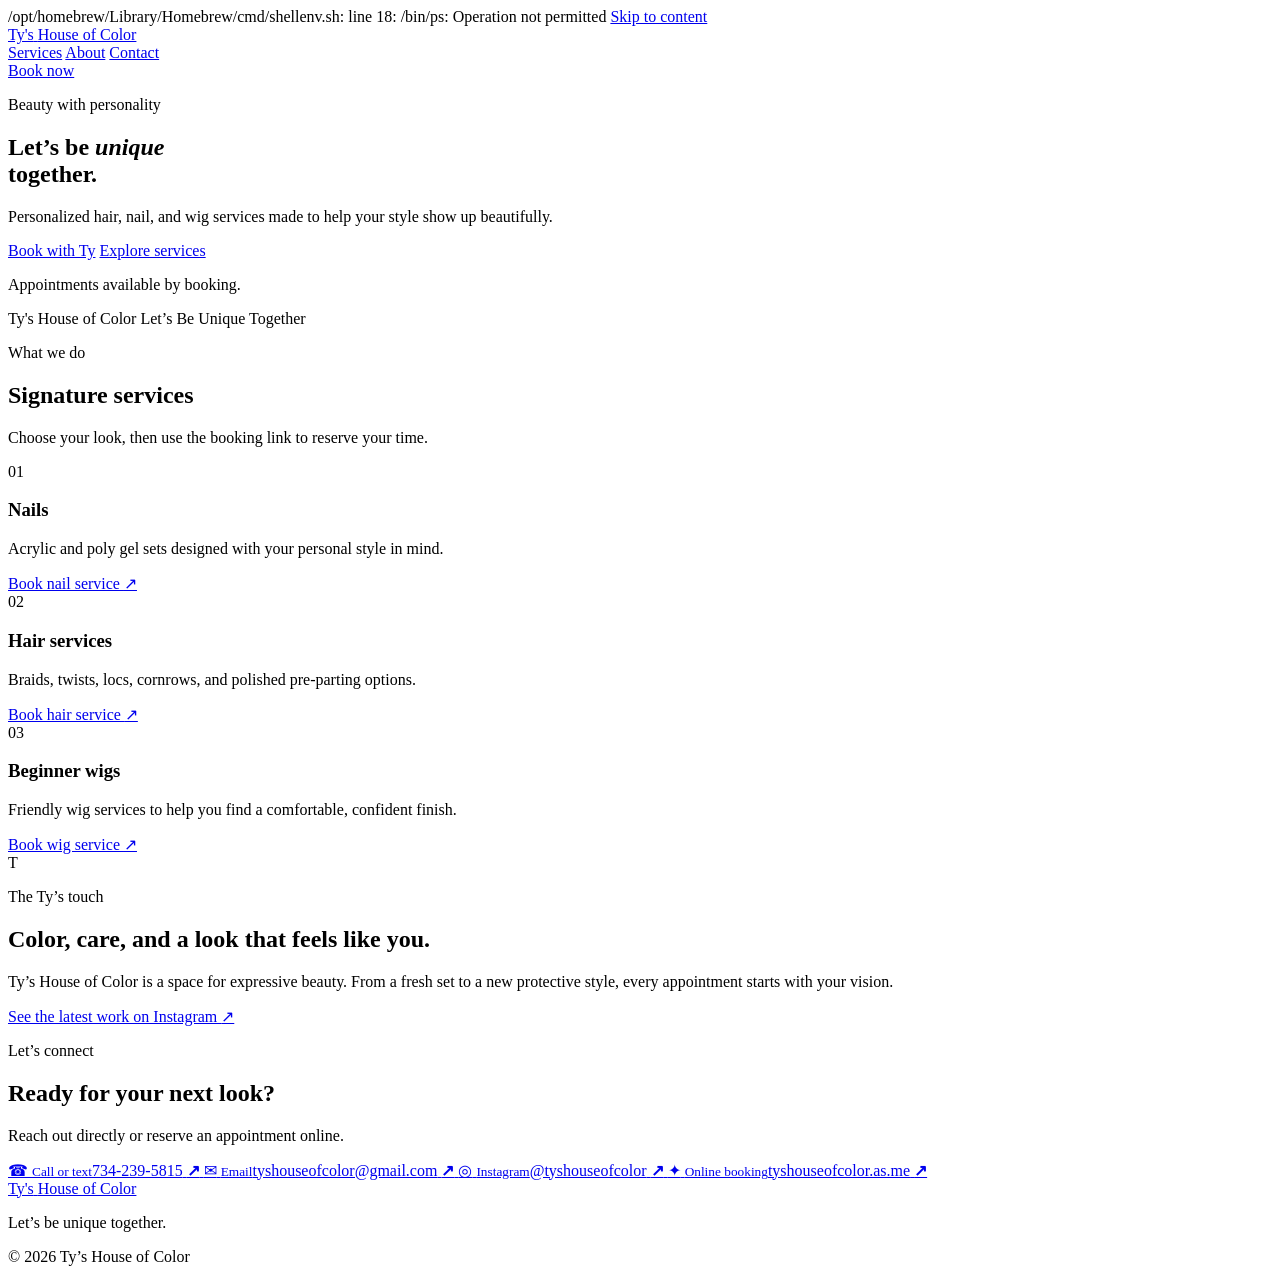
==== index.html @ 7a3bf121 "Update index.html with site content and structure" ====
/opt/homebrew/Library/Homebrew/cmd/shellenv.sh: line 18: /bin/ps: Operation not permitted
<!doctype html>
<html lang="en">
  <head>
    <meta charset="UTF-8" />
    <meta name="viewport" content="width=device-width, initial-scale=1" />
    <meta
      name="description"
      content="Ty's House of Color offers hair, nail, and beginner wig services."
    />
    <title>Ty's House of Color | Let's Be Unique Together</title>
    <link rel="preconnect" href="https://fonts.googleapis.com" />
    <link rel="preconnect" href="https://fonts.gstatic.com" crossorigin />
    <link
      href="https://fonts.googleapis.com/css2?family=Cormorant+Garamond:wght@500;600;700&family=DM+Sans:wght@400;500;700&family=Parisienne&display=swap"
      rel="stylesheet"
    />
    <link rel="stylesheet" href="styles.css" />
  </head>
  <body>
    <a class="skip-link" href="#main">Skip to content</a>

    <header class="site-header">
      <a class="brand" href="#top" aria-label="Ty's House of Color home">
        <span class="brand-script">Ty's</span>
        <span class="brand-name">House of Color</span>
      </a>
      <nav aria-label="Main navigation">
        <a href="#services">Services</a>
        <a href="#about">About</a>
        <a href="#contact">Contact</a>
      </nav>
      <a class="header-book" href="https://tyshouseofcolor.as.me" target="_blank" rel="noreferrer">Book now</a>
    </header>

    <main id="main">
      <section class="hero" id="top">
        <div class="hero-copy">
          <p class="eyebrow">Beauty with personality</p>
          <h1>
            Let’s be <em>unique</em><br />
            together.
          </h1>
          <p class="hero-text">
            Personalized hair, nail, and wig services made to help your style show up beautifully.
          </p>
          <div class="hero-actions">
            <a class="button button-primary" href="https://tyshouseofcolor.as.me" target="_blank" rel="noreferrer">Book with Ty</a>
            <a class="button button-secondary" href="#services">Explore services</a>
          </div>
          <p class="hero-note">Appointments available by booking.</p>
        </div>
        <div class="hero-art" aria-label="Ty's House of Color brand artwork">
          <div class="glow glow-red"></div>
          <div class="glow glow-gold"></div>
          <div class="hero-brand-art" aria-hidden="true">
            <span class="art-script">Ty's</span>
            <span class="art-name">House of Color</span>
            <span class="art-line"></span>
            <span class="art-tagline">Let’s Be Unique Together</span>
            <span class="art-orbit orbit-one"></span>
            <span class="art-orbit orbit-two"></span>
          </div>
        </div>
      </section>

      <section class="services section" id="services" aria-labelledby="services-title">
        <div class="section-heading">
          <p class="eyebrow">What we do</p>
          <h2 id="services-title">Signature services</h2>
          <p>Choose your look, then use the booking link to reserve your time.</p>
        </div>
        <div class="service-grid">
          <article class="service-card">
            <span class="service-number">01</span>
            <h3>Nails</h3>
            <p>Acrylic and poly gel sets designed with your personal style in mind.</p>
            <a href="https://tyshouseofcolor.as.me" target="_blank" rel="noreferrer">Book nail service <span aria-hidden="true">↗</span></a>
          </article>
          <article class="service-card feature-card">
            <span class="service-number">02</span>
            <h3>Hair services</h3>
            <p>Braids, twists, locs, cornrows, and polished pre-parting options.</p>
            <a href="https://tyshouseofcolor.as.me" target="_blank" rel="noreferrer">Book hair service <span aria-hidden="true">↗</span></a>
          </article>
          <article class="service-card">
            <span class="service-number">03</span>
            <h3>Beginner wigs</h3>
            <p>Friendly wig services to help you find a comfortable, confident finish.</p>
            <a href="https://tyshouseofcolor.as.me" target="_blank" rel="noreferrer">Book wig service <span aria-hidden="true">↗</span></a>
          </article>
        </div>
      </section>

      <section class="about section" id="about">
        <div class="about-mark" aria-hidden="true">T</div>
        <div class="about-copy">
          <p class="eyebrow">The Ty’s touch</p>
          <h2>Color, care, and a look that feels like you.</h2>
          <p>
            Ty’s House of Color is a space for expressive beauty. From a fresh set to a new protective style, every appointment starts with your vision.
          </p>
          <a class="text-link" href="https://www.instagram.com/tyshouseofcolor" target="_blank" rel="noreferrer">See the latest work on Instagram <span aria-hidden="true">↗</span></a>
        </div>
      </section>

      <section class="contact section" id="contact" aria-labelledby="contact-title">
        <div class="contact-intro">
          <p class="eyebrow">Let’s connect</p>
          <h2 id="contact-title">Ready for your next look?</h2>
          <p>Reach out directly or reserve an appointment online.</p>
        </div>
        <div class="contact-actions">
          <a class="contact-row" href="tel:+17342395815">
            <span class="contact-icon" aria-hidden="true">☎</span>
            <span><small>Call or text</small>734-239-5815</span>
            <b aria-hidden="true">↗</b>
          </a>
          <a class="contact-row" href="mailto:tyshouseofcolor@gmail.com">
            <span class="contact-icon" aria-hidden="true">✉</span>
            <span><small>Email</small>tyshouseofcolor@gmail.com</span>
            <b aria-hidden="true">↗</b>
          </a>
          <a class="contact-row" href="https://www.instagram.com/tyshouseofcolor" target="_blank" rel="noreferrer">
            <span class="contact-icon" aria-hidden="true">◎</span>
            <span><small>Instagram</small>@tyshouseofcolor</span>
            <b aria-hidden="true">↗</b>
          </a>
          <a class="contact-row booking-row" href="https://tyshouseofcolor.as.me" target="_blank" rel="noreferrer">
            <span class="contact-icon" aria-hidden="true">✦</span>
            <span><small>Online booking</small>tyshouseofcolor.as.me</span>
            <b aria-hidden="true">↗</b>
          </a>
        </div>
      </section>
    </main>

    <footer>
      <a class="brand" href="#top">
        <span class="brand-script">Ty's</span>
        <span class="brand-name">House of Color</span>
      </a>
      <p>Let’s be unique together.</p>
      <p>© <span id="year"></span> Ty’s House of Color</p>
    </footer>

    <script>
      document.getElementById('year').textContent = new Date().getFullYear();
    </script>
  </body>
</html>
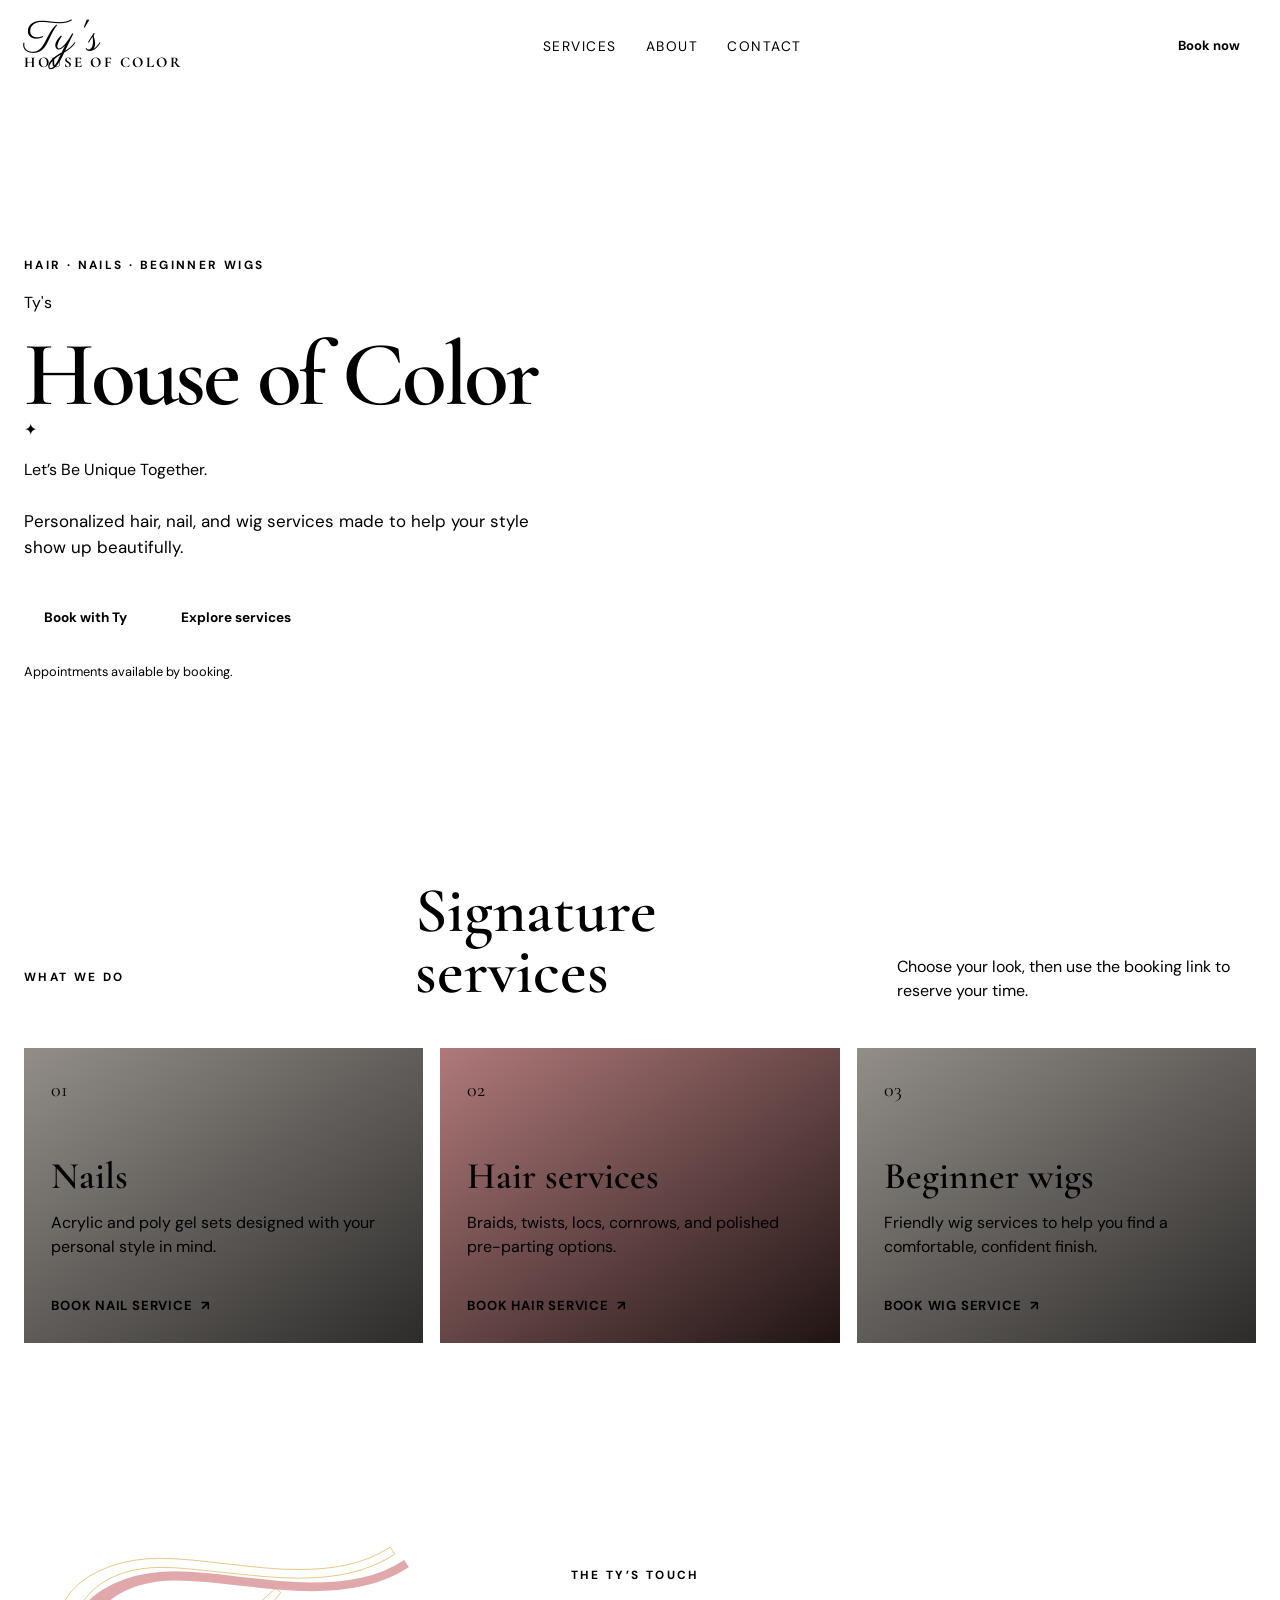
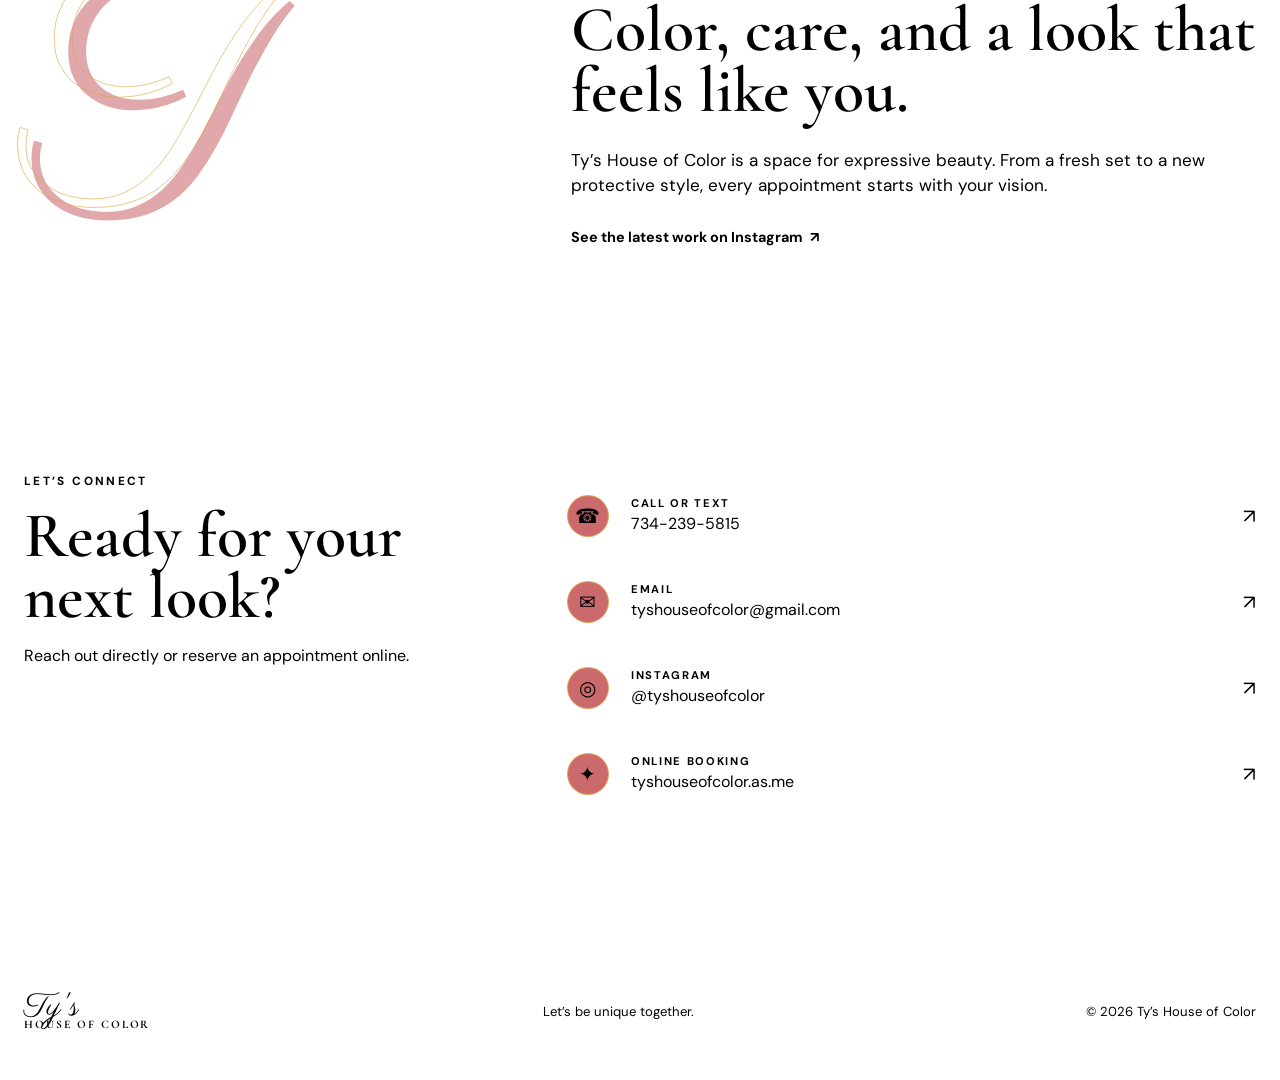
==== commit 18c3c54b: "Restyle homepage to match Ty's House of Color card" ====
--- a/index.html
+++ b/index.html
@@ -1,4 +1,3 @@
-/opt/homebrew/Library/Homebrew/cmd/shellenv.sh: line 18: /bin/ps: Operation not permitted
 <!doctype html>
 <html lang="en">
   <head>
@@ -35,12 +34,14 @@
 
     <main id="main">
       <section class="hero" id="top">
+        <span class="cheetah-corner cheetah-corner-left" aria-hidden="true"></span>
+        <span class="cheetah-corner cheetah-corner-right" aria-hidden="true"></span>
         <div class="hero-copy">
-          <p class="eyebrow">Beauty with personality</p>
-          <h1>
-            Let’s be <em>unique</em><br />
-            together.
-          </h1>
+          <p class="eyebrow">Hair · Nails · Beginner Wigs</p>
+          <p class="hero-script">Ty's</p>
+          <h1>House of Color</h1>
+          <span class="hero-divider" aria-hidden="true">✦</span>
+          <p class="hero-tagline">Let’s Be Unique Together.</p>
           <p class="hero-text">
             Personalized hair, nail, and wig services made to help your style show up beautifully.
           </p>
@@ -49,18 +50,6 @@
             <a class="button button-secondary" href="#services">Explore services</a>
           </div>
           <p class="hero-note">Appointments available by booking.</p>
-        </div>
-        <div class="hero-art" aria-label="Ty's House of Color brand artwork">
-          <div class="glow glow-red"></div>
-          <div class="glow glow-gold"></div>
-          <div class="hero-brand-art" aria-hidden="true">
-            <span class="art-script">Ty's</span>
-            <span class="art-name">House of Color</span>
-            <span class="art-line"></span>
-            <span class="art-tagline">Let’s Be Unique Together</span>
-            <span class="art-orbit orbit-one"></span>
-            <span class="art-orbit orbit-two"></span>
-          </div>
         </div>
       </section>
 
--- a/styles.css
+++ b/styles.css
@@ -0,0 +1,130 @@
+/opt/homebrew/Library/Homebrew/cmd/shellenv.sh: line 18: /bin/ps: Operation not permitted
+:root {
+  --ink: #070605;
+  --paper: #f7f0df;
+  --cream: #e7d4aa;
+  --gold: #d8a53d;
+  --gold-light: #ffd976;
+  --red: #ae1015;
+  --red-bright: #de2424;
+  --muted: #bfb6a2;
+  --line: rgba(229, 187, 90, 0.34);
+  color-scheme: dark;
+}
+
+* { box-sizing: border-box; }
+html { scroll-behavior: smooth; }
+body {
+  margin: 0;
+  color: var(--paper);
+  background:
+    radial-gradient(circle at 6% 4%, rgba(170, 13, 13, .2), transparent 25rem),
+    radial-gradient(circle at 96% 26%, rgba(206, 151, 28, .12), transparent 26rem),
+    var(--ink);
+  font-family: "DM Sans", sans-serif;
+  line-height: 1.5;
+}
+
+a { color: inherit; text-decoration: none; }
+.skip-link { position: absolute; left: -999px; top: 0; padding: .8rem 1rem; background: var(--gold); color: var(--ink); z-index: 10; }
+.skip-link:focus { left: 1rem; top: 1rem; }
+
+.site-header {
+  min-height: 92px;
+  width: min(1260px, calc(100% - 3rem));
+  margin: auto;
+  display: flex;
+  align-items: center;
+  justify-content: space-between;
+  gap: 1.5rem;
+  border-bottom: 1px solid var(--line);
+}
+.brand { display: grid; line-height: .8; min-width: max-content; }
+.brand-script { color: var(--red-bright); font-family: Parisienne, cursive; font-size: 2.7rem; letter-spacing: .02em; }
+.brand-name { color: var(--gold-light); font-family: "Cormorant Garamond", serif; font-size: .93rem; font-weight: 700; letter-spacing: .17em; text-transform: uppercase; }
+nav { display: flex; gap: 1.8rem; font-size: .86rem; text-transform: uppercase; letter-spacing: .11em; }
+nav a, .text-link, .service-card a { transition: color .2s ease; }
+nav a:hover, .text-link:hover, .service-card a:hover { color: var(--gold-light); }
+.header-book { color: var(--ink); background: var(--gold); padding: .72rem 1rem; border-radius: 99px; font-size: .82rem; font-weight: 700; }
+
+.hero { width: min(1260px, calc(100% - 3rem)); min-height: 670px; margin: auto; display: grid; grid-template-columns: .95fr 1.05fr; align-items: center; gap: clamp(2rem, 6vw, 6rem); padding: 5.5rem 0; }
+.eyebrow { color: var(--gold-light); margin: 0 0 1rem; font-size: .74rem; font-weight: 700; letter-spacing: .2em; text-transform: uppercase; }
+h1, h2, h3 { font-family: "Cormorant Garamond", serif; margin: 0; line-height: .95; }
+h1 { font-size: clamp(3.8rem, 7.2vw, 7.2rem); font-weight: 600; letter-spacing: -.035em; }
+h1 em { color: var(--red-bright); font-family: Parisienne, cursive; font-size: 1.12em; font-weight: 400; letter-spacing: 0; }
+.hero-text { max-width: 34rem; color: var(--muted); font-size: 1.06rem; margin: 1.7rem 0 2.1rem; }
+.hero-actions { display: flex; flex-wrap: wrap; gap: .85rem; }
+.button { padding: .9rem 1.25rem; border-radius: 99px; font-size: .85rem; font-weight: 700; transition: transform .2s ease, background .2s ease; }
+.button:hover { transform: translateY(-2px); }
+.button-primary { color: var(--ink); background: linear-gradient(135deg, var(--gold-light), var(--gold)); }
+.button-secondary { border: 1px solid var(--line); color: var(--paper); }
+.hero-note { margin: 1.2rem 0 0; color: var(--muted); font-size: .8rem; }
+.hero-art { position: relative; isolation: isolate; }
+.hero-art::before { content: ""; position: absolute; z-index: -1; inset: -3%; border: 1px solid rgba(215, 164, 50, .4); border-radius: 1.5rem; transform: rotate(2deg); }
+.hero-brand-art { min-height: 470px; padding: clamp(2rem, 6vw, 5rem); display: grid; place-content: center; position: relative; overflow: hidden; border-radius: 1.15rem; border: 1px solid rgba(255, 213, 106, .6); background: radial-gradient(circle at 72% 22%, rgba(177, 11, 18, .42), transparent 28%), radial-gradient(circle at 22% 85%, rgba(218, 162, 38, .23), transparent 30%), #080605; box-shadow: 0 25px 65px rgba(0, 0, 0, .52); text-align: center; }
+.art-script { position: relative; z-index: 1; color: var(--red-bright); font-family: Parisienne, cursive; font-size: clamp(5rem, 10vw, 8.4rem); line-height: .75; text-shadow: 0 4px 24px rgba(218, 20, 20, .55); }
+.art-name { position: relative; z-index: 1; margin-top: 1rem; color: var(--gold-light); font-family: "Cormorant Garamond", serif; font-size: clamp(2.2rem, 4vw, 4.1rem); font-weight: 700; letter-spacing: .08em; text-transform: uppercase; }
+.art-line { position: relative; z-index: 1; width: 65%; height: 1px; margin: 1.45rem auto 1.2rem; background: linear-gradient(90deg, transparent, var(--gold), transparent); }
+.art-tagline { position: relative; z-index: 1; color: var(--paper); font-family: Parisienne, cursive; font-size: clamp(1.6rem, 3vw, 2.7rem); }
+.art-orbit { position: absolute; border: 1px solid rgba(219, 162, 46, .48); border-radius: 50%; }
+.orbit-one { width: 120%; height: 58%; left: -45%; bottom: -22%; transform: rotate(42deg); box-shadow: 0 0 28px rgba(184, 10, 13, .5); }
+.orbit-two { width: 102%; height: 48%; right: -50%; top: -20%; transform: rotate(-45deg); border-color: rgba(219, 35, 34, .55); }
+.glow { position: absolute; z-index: -2; border-radius: 50%; filter: blur(20px); }
+.glow-red { width: 47%; aspect-ratio: 1; left: -10%; bottom: -10%; background: rgba(203, 17, 17, .45); }
+.glow-gold { width: 36%; aspect-ratio: 1; top: -11%; right: -5%; background: rgba(218, 164, 33, .33); }
+
+.section { width: min(1260px, calc(100% - 3rem)); margin: 0 auto; padding: 7rem 0; }
+.section-heading { display: grid; grid-template-columns: 1fr 1.25fr 1fr; align-items: end; gap: 2rem; margin-bottom: 2.8rem; }
+.section-heading h2, .about h2, .contact h2 { font-size: clamp(2.8rem, 5vw, 4.6rem); font-weight: 600; }
+.section-heading p:last-child { color: var(--muted); margin: 0; }
+.service-grid { display: grid; grid-template-columns: repeat(3, 1fr); gap: 1.05rem; }
+.service-card { min-height: 295px; padding: 1.7rem; display: flex; flex-direction: column; border: 1px solid var(--line); background: linear-gradient(145deg, rgba(39, 29, 17, .5), rgba(11, 9, 8, .86)); }
+.feature-card { background: linear-gradient(145deg, rgba(108, 8, 10, .54), rgba(19, 8, 7, .95)); }
+.service-number { color: var(--gold); font-family: "Cormorant Garamond", serif; font-size: 1.25rem; }
+.service-card h3 { margin: auto 0 1rem; font-size: 2.35rem; font-weight: 600; }
+.service-card p { min-height: 3.6rem; color: var(--muted); margin: 0 0 1.7rem; }
+.service-card a { color: var(--gold-light); font-size: .82rem; font-weight: 700; letter-spacing: .06em; text-transform: uppercase; }
+.service-card a span, .text-link span { margin-left: .3rem; }
+
+.about { display: grid; grid-template-columns: .8fr 1.2fr; gap: clamp(2rem, 7vw, 9rem); align-items: center; border-top: 1px solid var(--line); }
+.about-mark { color: transparent; font-family: Parisienne, cursive; font-size: clamp(13rem, 26vw, 22rem); line-height: .7; -webkit-text-stroke: 1px rgba(216, 165, 61, .6); text-shadow: 14px 13px 0 rgba(170, 16, 21, .36); }
+.about-copy > p:not(.eyebrow) { max-width: 42rem; color: var(--muted); font-size: 1.07rem; margin: 1.6rem 0; }
+.text-link { color: var(--gold-light); font-size: .9rem; font-weight: 700; }
+
+.contact { padding-bottom: 8rem; border-top: 1px solid var(--line); display: grid; grid-template-columns: .78fr 1.22fr; gap: clamp(2rem, 8vw, 10rem); }
+.contact-intro > p:last-child { color: var(--muted); }
+.contact-actions { border-top: 1px solid var(--line); }
+.contact-row { min-height: 86px; padding: 1.05rem 0; display: grid; grid-template-columns: 48px 1fr auto; align-items: center; gap: 1rem; border-bottom: 1px solid var(--line); transition: padding .2s ease, color .2s ease; }
+.contact-row:hover { color: var(--gold-light); padding-left: .35rem; }
+.contact-icon { width: 42px; height: 42px; display: grid; place-items: center; border-radius: 50%; color: var(--gold-light); border: 1px solid rgba(234, 187, 80, .7); background: rgba(168, 7, 12, .6); font-size: 1.25rem; }
+.contact-row small { display: block; color: var(--muted); font-size: .7rem; font-weight: 700; letter-spacing: .15em; text-transform: uppercase; }
+.contact-row b { font-size: 1.25rem; font-weight: 400; }
+.booking-row { color: var(--gold-light); }
+
+footer { width: min(1260px, calc(100% - 3rem)); min-height: 135px; margin: auto; display: flex; align-items: center; justify-content: space-between; gap: 1.5rem; border-top: 1px solid var(--line); color: var(--muted); font-size: .82rem; }
+footer .brand-script { font-size: 2rem; }
+footer .brand-name { font-size: .72rem; }
+
+@media (max-width: 850px) {
+  .site-header { min-height: 78px; }
+  nav { display: none; }
+  .hero { grid-template-columns: 1fr; padding: 4.3rem 0; min-height: unset; }
+  .hero-art { max-width: 680px; }
+  .section-heading, .about, .contact { grid-template-columns: 1fr; gap: 1.6rem; }
+  .section-heading { align-items: start; }
+  .section { padding: 5.5rem 0; }
+  .service-grid { grid-template-columns: 1fr; }
+  .service-card { min-height: 235px; }
+  .about-mark { font-size: 13rem; }
+}
+
+@media (max-width: 520px) {
+  .site-header, .hero, .section, footer { width: min(100% - 2rem, 1260px); }
+  .brand-script { font-size: 2.2rem; }
+  .header-book { padding: .66rem .8rem; font-size: .76rem; }
+  h1 { font-size: clamp(3.5rem, 18vw, 5rem); }
+  .hero { padding: 3.2rem 0 4rem; }
+  .contact-row { grid-template-columns: 42px 1fr auto; gap: .75rem; font-size: .86rem; }
+  footer { align-items: flex-start; flex-direction: column; padding: 2rem 0; gap: .9rem; }
+  footer p { margin: 0; }
+}
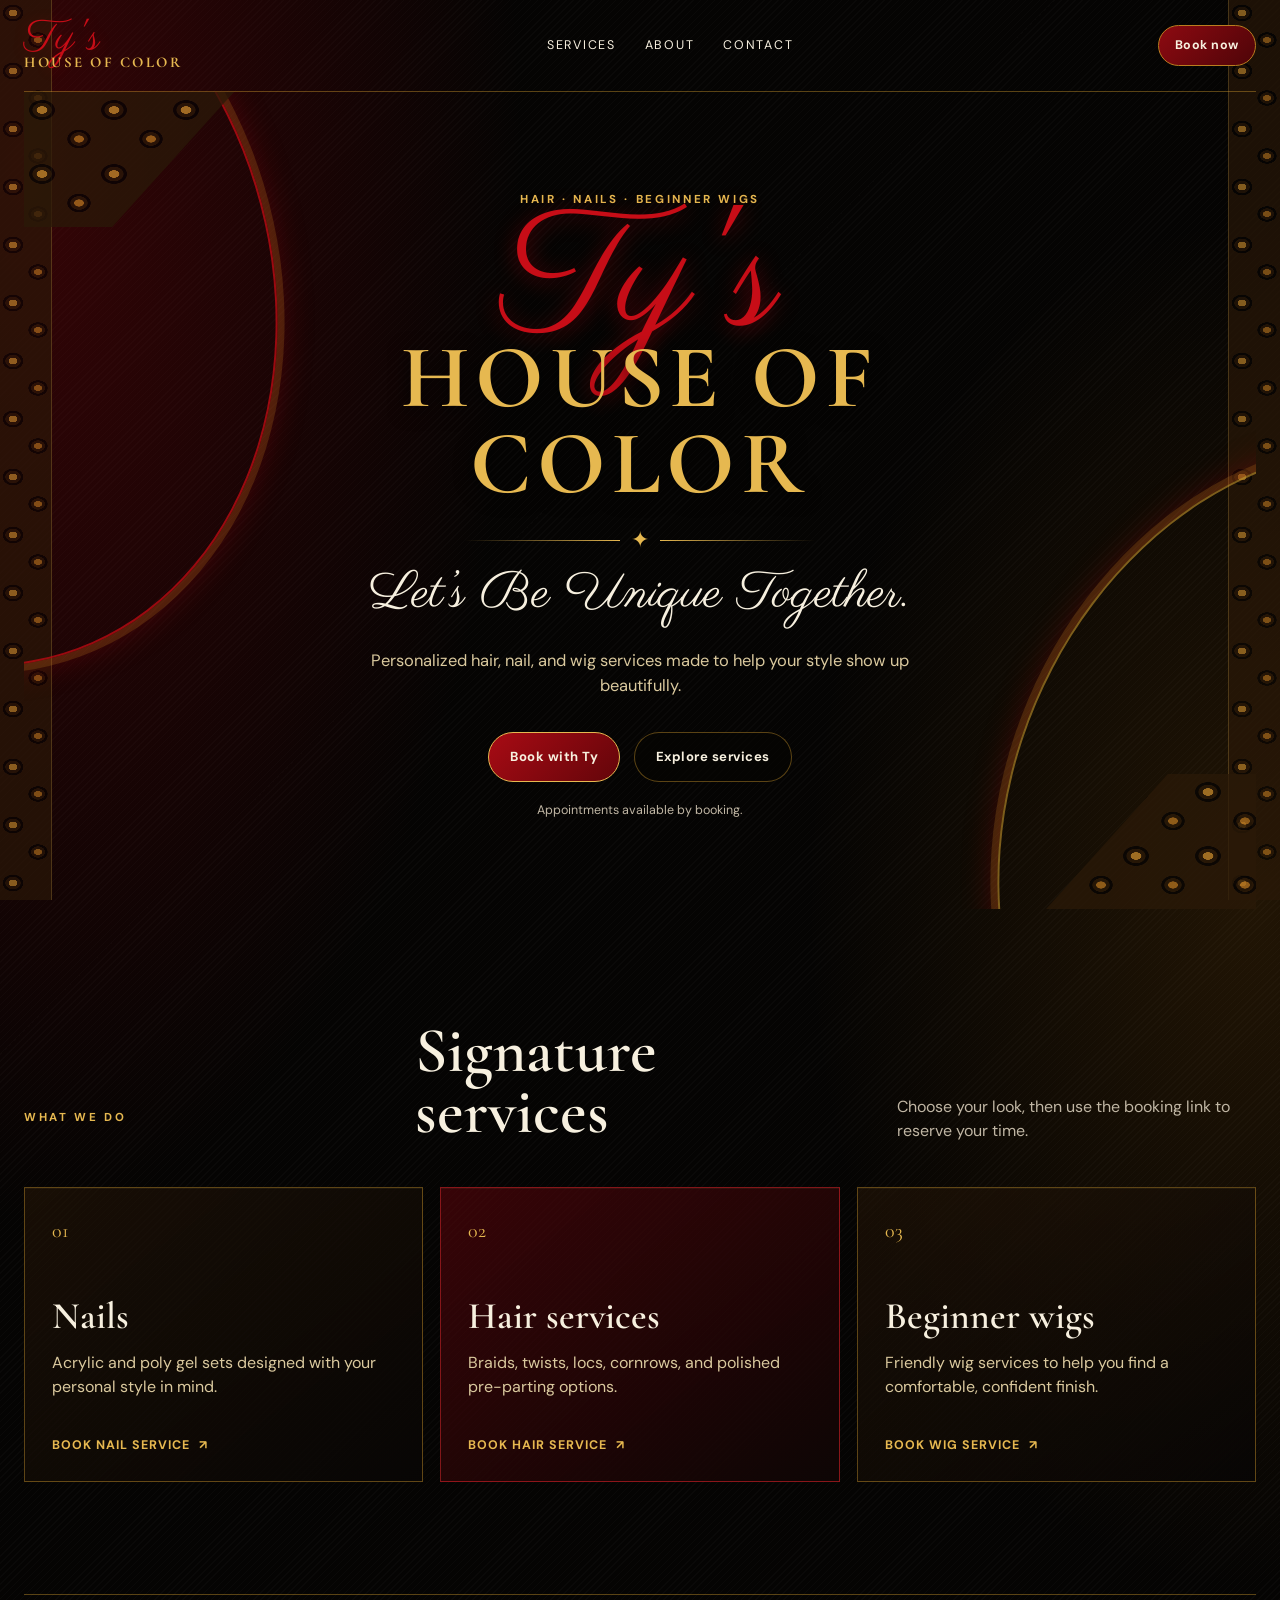
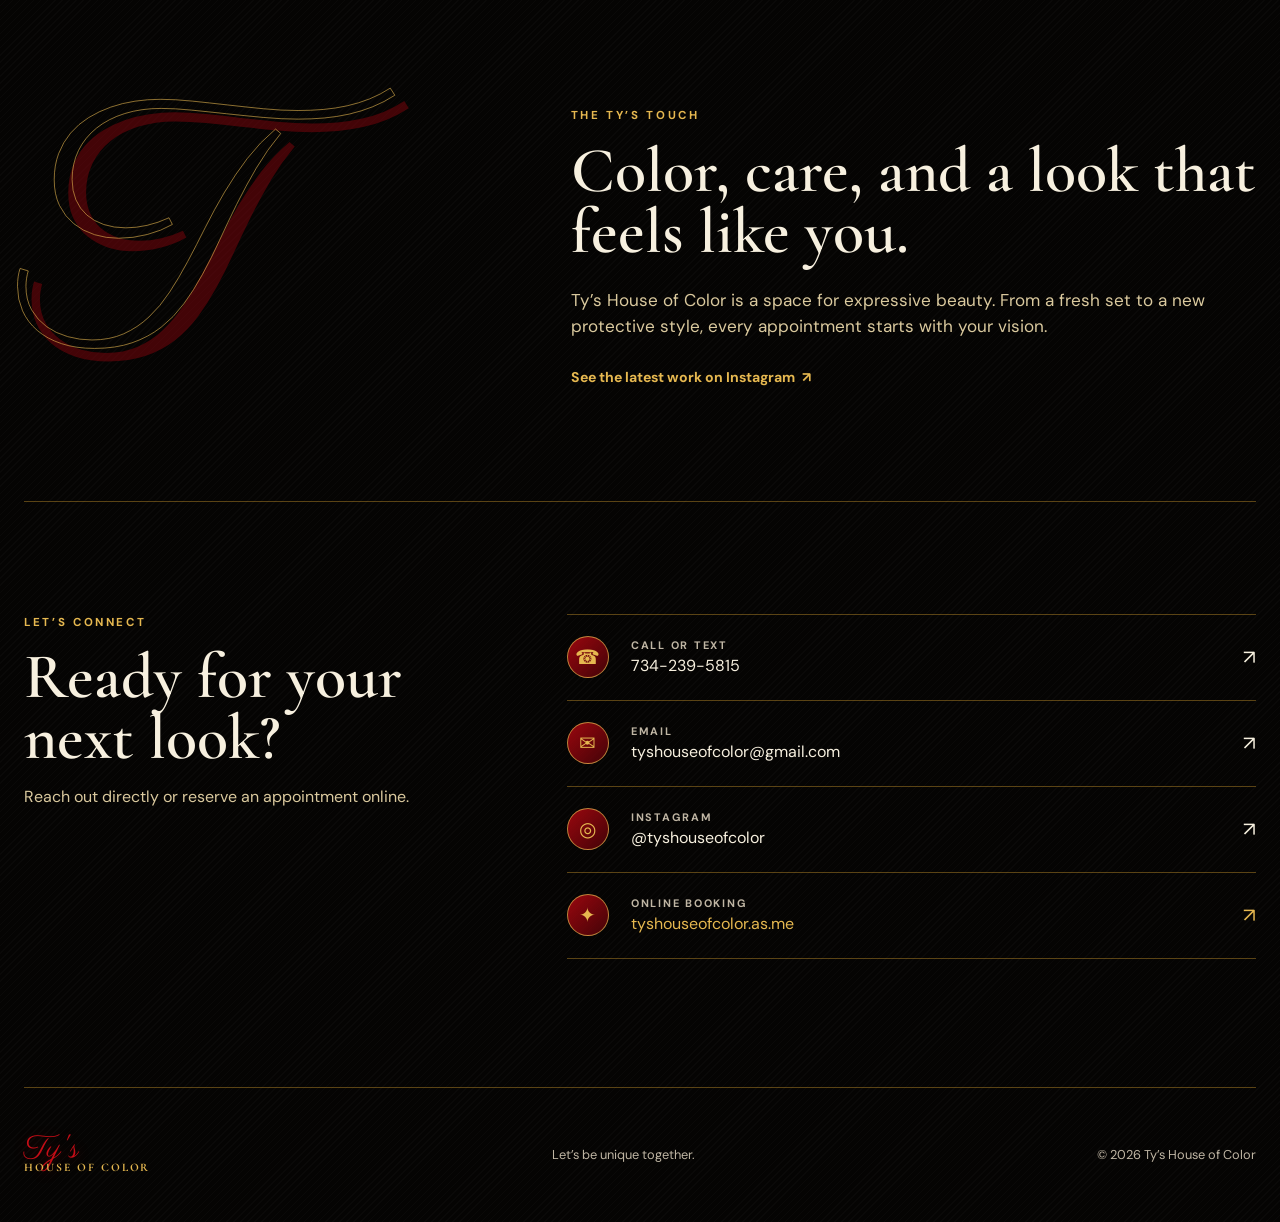
==== commit 70e39518: "Change booking links to local booking page" ====
--- a/index.html
+++ b/index.html
@@ -29,7 +29,7 @@
         <a href="#about">About</a>
         <a href="#contact">Contact</a>
       </nav>
-      <a class="header-book" href="https://tyshouseofcolor.as.me" target="_blank" rel="noreferrer">Book now</a>
+      <a class="header-book" href="booking.html">Book now</a>
     </header>
 
     <main id="main">
@@ -46,7 +46,7 @@
             Personalized hair, nail, and wig services made to help your style show up beautifully.
           </p>
           <div class="hero-actions">
-            <a class="button button-primary" href="https://tyshouseofcolor.as.me" target="_blank" rel="noreferrer">Book with Ty</a>
+            <a class="button button-primary" href="booking.html">Book with Ty</a>
             <a class="button button-secondary" href="#services">Explore services</a>
           </div>
           <p class="hero-note">Appointments available by booking.</p>
@@ -64,19 +64,19 @@
             <span class="service-number">01</span>
             <h3>Nails</h3>
             <p>Acrylic and poly gel sets designed with your personal style in mind.</p>
-            <a href="https://tyshouseofcolor.as.me" target="_blank" rel="noreferrer">Book nail service <span aria-hidden="true">↗</span></a>
+            <a href="booking.html">Book nail service <span aria-hidden="true">↗</span></a>
           </article>
           <article class="service-card feature-card">
             <span class="service-number">02</span>
             <h3>Hair services</h3>
             <p>Braids, twists, locs, cornrows, and polished pre-parting options.</p>
-            <a href="https://tyshouseofcolor.as.me" target="_blank" rel="noreferrer">Book hair service <span aria-hidden="true">↗</span></a>
+            <a href="booking.html">Book hair service <span aria-hidden="true">↗</span></a>
           </article>
           <article class="service-card">
             <span class="service-number">03</span>
             <h3>Beginner wigs</h3>
             <p>Friendly wig services to help you find a comfortable, confident finish.</p>
-            <a href="https://tyshouseofcolor.as.me" target="_blank" rel="noreferrer">Book wig service <span aria-hidden="true">↗</span></a>
+            <a href="booking.html">Book wig service <span aria-hidden="true">↗</span></a>
           </article>
         </div>
       </section>
@@ -115,7 +115,7 @@
             <span><small>Instagram</small>@tyshouseofcolor</span>
             <b aria-hidden="true">↗</b>
           </a>
-          <a class="contact-row booking-row" href="https://tyshouseofcolor.as.me" target="_blank" rel="noreferrer">
+          <a class="contact-row booking-row" href="booking.html">
             <span class="contact-icon" aria-hidden="true">✦</span>
             <span><small>Online booking</small>tyshouseofcolor.as.me</span>
             <b aria-hidden="true">↗</b>
--- a/styles.css
+++ b/styles.css
@@ -1,32 +1,55 @@
-/opt/homebrew/Library/Homebrew/cmd/shellenv.sh: line 18: /bin/ps: Operation not permitted
 :root {
-  --ink: #070605;
+  --ink: #050403;
+  --ink-soft: #0d0907;
   --paper: #f7f0df;
-  --cream: #e7d4aa;
-  --gold: #d8a53d;
-  --gold-light: #ffd976;
-  --red: #ae1015;
-  --red-bright: #de2424;
-  --muted: #bfb6a2;
-  --line: rgba(229, 187, 90, 0.34);
+  --cream: #dac99e;
+  --gold: #ba7d1f;
+  --gold-light: #e6b850;
+  --red: #6b060c;
+  --red-bright: #c70d17;
+  --muted: #c0b6a4;
+  --line: rgba(210, 155, 47, 0.42);
   color-scheme: dark;
 }
 
 * { box-sizing: border-box; }
 html { scroll-behavior: smooth; }
 body {
+  min-width: 320px;
   margin: 0;
+  overflow-x: hidden;
   color: var(--paper);
   background:
-    radial-gradient(circle at 6% 4%, rgba(170, 13, 13, .2), transparent 25rem),
-    radial-gradient(circle at 96% 26%, rgba(206, 151, 28, .12), transparent 26rem),
+    radial-gradient(ellipse at 2% 6%, rgba(120, 5, 11, 0.42), transparent 31rem),
+    radial-gradient(ellipse at 98% 32%, rgba(172, 104, 12, 0.17), transparent 28rem),
+    repeating-linear-gradient(135deg, rgba(255, 255, 255, 0.018) 0 1px, transparent 1px 5px),
     var(--ink);
   font-family: "DM Sans", sans-serif;
   line-height: 1.5;
 }
 
+body::before,
+body::after {
+  position: fixed;
+  z-index: -1;
+  top: 0;
+  bottom: 0;
+  width: clamp(18px, 4vw, 64px);
+  content: "";
+  opacity: 0.65;
+  background-color: #2b1909;
+  background-image:
+    radial-gradient(ellipse 13px 10px at 13px 13px, #c78a2d 0 32%, transparent 34%),
+    radial-gradient(ellipse 16px 13px at 13px 13px, transparent 0 47%, #090604 49% 63%, transparent 65%),
+    radial-gradient(ellipse 12px 9px at 38px 40px, #b57420 0 33%, transparent 35%),
+    radial-gradient(ellipse 15px 12px at 38px 40px, transparent 0 46%, #090604 48% 63%, transparent 65%);
+  background-size: 54px 58px;
+}
+body::before { left: 0; border-right: 1px solid rgba(230, 184, 80, 0.35); }
+body::after { right: 0; border-left: 1px solid rgba(230, 184, 80, 0.35); }
+
 a { color: inherit; text-decoration: none; }
-.skip-link { position: absolute; left: -999px; top: 0; padding: .8rem 1rem; background: var(--gold); color: var(--ink); z-index: 10; }
+.skip-link { position: absolute; left: -999px; top: 0; padding: .8rem 1rem; background: var(--gold-light); color: var(--ink); z-index: 10; }
 .skip-link:focus { left: 1rem; top: 1rem; }
 
 .site-header {
@@ -40,76 +63,94 @@
   border-bottom: 1px solid var(--line);
 }
 .brand { display: grid; line-height: .8; min-width: max-content; }
-.brand-script { color: var(--red-bright); font-family: Parisienne, cursive; font-size: 2.7rem; letter-spacing: .02em; }
+.brand-script { color: var(--red-bright); font-family: Parisienne, cursive; font-size: 2.7rem; letter-spacing: .02em; text-shadow: 0 2px 14px rgba(199, 13, 23, 0.32); }
 .brand-name { color: var(--gold-light); font-family: "Cormorant Garamond", serif; font-size: .93rem; font-weight: 700; letter-spacing: .17em; text-transform: uppercase; }
-nav { display: flex; gap: 1.8rem; font-size: .86rem; text-transform: uppercase; letter-spacing: .11em; }
+nav { display: flex; gap: 1.8rem; font-size: .78rem; text-transform: uppercase; letter-spacing: .14em; }
 nav a, .text-link, .service-card a { transition: color .2s ease; }
 nav a:hover, .text-link:hover, .service-card a:hover { color: var(--gold-light); }
-.header-book { color: var(--ink); background: var(--gold); padding: .72rem 1rem; border-radius: 99px; font-size: .82rem; font-weight: 700; }
+.header-book { color: var(--paper); border: 1px solid var(--gold); background: linear-gradient(135deg, #8d0a11, #4e0408); padding: .66rem 1rem; border-radius: 99px; font-size: .78rem; font-weight: 700; letter-spacing: .04em; }
 
-.hero { width: min(1260px, calc(100% - 3rem)); min-height: 670px; margin: auto; display: grid; grid-template-columns: .95fr 1.05fr; align-items: center; gap: clamp(2rem, 6vw, 6rem); padding: 5.5rem 0; }
-.eyebrow { color: var(--gold-light); margin: 0 0 1rem; font-size: .74rem; font-weight: 700; letter-spacing: .2em; text-transform: uppercase; }
+.hero {
+  position: relative;
+  isolation: isolate;
+  width: min(1260px, calc(100% - 3rem));
+  min-height: 650px;
+  margin: auto;
+  display: grid;
+  place-items: center;
+  padding: 6.2rem 1rem 5.6rem;
+  overflow: hidden;
+  text-align: center;
+}
+.hero::before,
+.hero::after {
+  position: absolute;
+  z-index: -1;
+  width: min(50vw, 670px);
+  height: min(79vw, 780px);
+  content: "";
+  border: 2px solid rgba(191, 12, 20, 0.78);
+  border-radius: 50%;
+  box-shadow: 0 0 0 7px rgba(185, 117, 25, 0.24), 0 0 34px rgba(172, 7, 16, 0.4);
+}
+.hero::before { left: -31vw; top: -25%; transform: rotate(-17deg); }
+.hero::after { right: -31vw; bottom: -38%; border-color: rgba(204, 154, 45, 0.58); transform: rotate(23deg); }
+.hero-copy { max-width: 790px; position: relative; z-index: 1; }
+.eyebrow { color: var(--gold-light); margin: 0 0 1rem; font-size: .72rem; font-weight: 700; letter-spacing: .23em; text-transform: uppercase; }
 h1, h2, h3 { font-family: "Cormorant Garamond", serif; margin: 0; line-height: .95; }
-h1 { font-size: clamp(3.8rem, 7.2vw, 7.2rem); font-weight: 600; letter-spacing: -.035em; }
-h1 em { color: var(--red-bright); font-family: Parisienne, cursive; font-size: 1.12em; font-weight: 400; letter-spacing: 0; }
-.hero-text { max-width: 34rem; color: var(--muted); font-size: 1.06rem; margin: 1.7rem 0 2.1rem; }
-.hero-actions { display: flex; flex-wrap: wrap; gap: .85rem; }
-.button { padding: .9rem 1.25rem; border-radius: 99px; font-size: .85rem; font-weight: 700; transition: transform .2s ease, background .2s ease; }
+.hero-script { margin: 0 0 -.55rem; color: var(--red-bright); font-family: Parisienne, cursive; font-size: clamp(5.2rem, 13vw, 10.5rem); line-height: .72; text-shadow: 0 3px 22px rgba(183, 7, 14, 0.48); }
+h1 { color: var(--gold-light); font-size: clamp(3rem, 7vw, 6.5rem); font-weight: 700; letter-spacing: .065em; text-transform: uppercase; text-shadow: 0 3px 19px rgba(0, 0, 0, 0.75); }
+.hero-divider { display: block; width: min(390px, 78%); margin: 1.55rem auto 1.05rem; color: var(--gold-light); font-size: 1.35rem; line-height: 1; }
+.hero-divider::before, .hero-divider::after { display: inline-block; width: 40%; height: 1px; margin: 0 .7rem .42rem; content: ""; background: linear-gradient(90deg, transparent, var(--gold-light)); }
+.hero-divider::after { background: linear-gradient(90deg, var(--gold-light), transparent); }
+.hero-tagline { margin: 0; color: var(--paper); font-family: Parisienne, cursive; font-size: clamp(2rem, 4vw, 3.2rem); line-height: 1; }
+.hero-text { max-width: 37rem; margin: 1.8rem auto 2.1rem; color: var(--cream); font-size: 1.03rem; }
+.hero-actions { display: flex; justify-content: center; flex-wrap: wrap; gap: .85rem; }
+.button { padding: .9rem 1.3rem; border-radius: 99px; font-size: .82rem; font-weight: 700; letter-spacing: .04em; transition: transform .2s ease, background .2s ease; }
 .button:hover { transform: translateY(-2px); }
-.button-primary { color: var(--ink); background: linear-gradient(135deg, var(--gold-light), var(--gold)); }
-.button-secondary { border: 1px solid var(--line); color: var(--paper); }
-.hero-note { margin: 1.2rem 0 0; color: var(--muted); font-size: .8rem; }
-.hero-art { position: relative; isolation: isolate; }
-.hero-art::before { content: ""; position: absolute; z-index: -1; inset: -3%; border: 1px solid rgba(215, 164, 50, .4); border-radius: 1.5rem; transform: rotate(2deg); }
-.hero-brand-art { min-height: 470px; padding: clamp(2rem, 6vw, 5rem); display: grid; place-content: center; position: relative; overflow: hidden; border-radius: 1.15rem; border: 1px solid rgba(255, 213, 106, .6); background: radial-gradient(circle at 72% 22%, rgba(177, 11, 18, .42), transparent 28%), radial-gradient(circle at 22% 85%, rgba(218, 162, 38, .23), transparent 30%), #080605; box-shadow: 0 25px 65px rgba(0, 0, 0, .52); text-align: center; }
-.art-script { position: relative; z-index: 1; color: var(--red-bright); font-family: Parisienne, cursive; font-size: clamp(5rem, 10vw, 8.4rem); line-height: .75; text-shadow: 0 4px 24px rgba(218, 20, 20, .55); }
-.art-name { position: relative; z-index: 1; margin-top: 1rem; color: var(--gold-light); font-family: "Cormorant Garamond", serif; font-size: clamp(2.2rem, 4vw, 4.1rem); font-weight: 700; letter-spacing: .08em; text-transform: uppercase; }
-.art-line { position: relative; z-index: 1; width: 65%; height: 1px; margin: 1.45rem auto 1.2rem; background: linear-gradient(90deg, transparent, var(--gold), transparent); }
-.art-tagline { position: relative; z-index: 1; color: var(--paper); font-family: Parisienne, cursive; font-size: clamp(1.6rem, 3vw, 2.7rem); }
-.art-orbit { position: absolute; border: 1px solid rgba(219, 162, 46, .48); border-radius: 50%; }
-.orbit-one { width: 120%; height: 58%; left: -45%; bottom: -22%; transform: rotate(42deg); box-shadow: 0 0 28px rgba(184, 10, 13, .5); }
-.orbit-two { width: 102%; height: 48%; right: -50%; top: -20%; transform: rotate(-45deg); border-color: rgba(219, 35, 34, .55); }
-.glow { position: absolute; z-index: -2; border-radius: 50%; filter: blur(20px); }
-.glow-red { width: 47%; aspect-ratio: 1; left: -10%; bottom: -10%; background: rgba(203, 17, 17, .45); }
-.glow-gold { width: 36%; aspect-ratio: 1; top: -11%; right: -5%; background: rgba(218, 164, 33, .33); }
+.button-primary { color: var(--paper); border: 1px solid var(--gold-light); background: linear-gradient(135deg, #a80b14, #63050a); }
+.button-secondary { border: 1px solid var(--line); color: var(--paper); background: rgba(8, 5, 3, 0.62); }
+.hero-note { margin: 1.15rem 0 0; color: var(--muted); font-size: .78rem; }
+.cheetah-corner { position: absolute; z-index: -1; width: 210px; height: 135px; opacity: .76; background-color: #2b1909; background-image: radial-gradient(ellipse 17px 12px at 18px 18px, #c78a2d 0 30%, transparent 33%), radial-gradient(ellipse 21px 16px at 18px 18px, transparent 0 44%, #070504 47% 60%, transparent 63%), radial-gradient(ellipse 15px 11px at 55px 47px, #b57420 0 31%, transparent 34%), radial-gradient(ellipse 19px 15px at 55px 47px, transparent 0 44%, #070504 47% 60%, transparent 63%); background-size: 72px 64px; }
+.cheetah-corner-left { left: 0; top: 0; clip-path: polygon(0 0, 100% 0, 42% 100%, 0 100%); }
+.cheetah-corner-right { right: 0; bottom: 0; clip-path: polygon(58% 0, 100% 0, 100% 100%, 0 100%); }
 
 .section { width: min(1260px, calc(100% - 3rem)); margin: 0 auto; padding: 7rem 0; }
 .section-heading { display: grid; grid-template-columns: 1fr 1.25fr 1fr; align-items: end; gap: 2rem; margin-bottom: 2.8rem; }
-.section-heading h2, .about h2, .contact h2 { font-size: clamp(2.8rem, 5vw, 4.6rem); font-weight: 600; }
+.section-heading h2, .about h2, .contact h2 { color: var(--paper); font-size: clamp(2.8rem, 5vw, 4.6rem); font-weight: 600; }
 .section-heading p:last-child { color: var(--muted); margin: 0; }
 .service-grid { display: grid; grid-template-columns: repeat(3, 1fr); gap: 1.05rem; }
-.service-card { min-height: 295px; padding: 1.7rem; display: flex; flex-direction: column; border: 1px solid var(--line); background: linear-gradient(145deg, rgba(39, 29, 17, .5), rgba(11, 9, 8, .86)); }
-.feature-card { background: linear-gradient(145deg, rgba(108, 8, 10, .54), rgba(19, 8, 7, .95)); }
-.service-number { color: var(--gold); font-family: "Cormorant Garamond", serif; font-size: 1.25rem; }
-.service-card h3 { margin: auto 0 1rem; font-size: 2.35rem; font-weight: 600; }
-.service-card p { min-height: 3.6rem; color: var(--muted); margin: 0 0 1.7rem; }
-.service-card a { color: var(--gold-light); font-size: .82rem; font-weight: 700; letter-spacing: .06em; text-transform: uppercase; }
+.service-card { min-height: 295px; padding: 1.7rem; display: flex; flex-direction: column; border: 1px solid var(--line); background: linear-gradient(145deg, rgba(45, 26, 8, 0.48), rgba(8, 6, 5, 0.94)); box-shadow: inset 0 1px rgba(255, 222, 140, 0.05); }
+.feature-card { border-color: rgba(211, 35, 41, 0.58); background: linear-gradient(145deg, rgba(105, 5, 12, 0.5), rgba(14, 6, 5, 0.96)); }
+.service-number { color: var(--gold-light); font-family: "Cormorant Garamond", serif; font-size: 1.25rem; }
+.service-card h3 { margin: auto 0 1rem; color: var(--paper); font-size: 2.35rem; font-weight: 600; }
+.service-card p { min-height: 3.6rem; color: var(--cream); margin: 0 0 1.7rem; }
+.service-card a { color: var(--gold-light); font-size: .78rem; font-weight: 700; letter-spacing: .08em; text-transform: uppercase; }
 .service-card a span, .text-link span { margin-left: .3rem; }
 
 .about { display: grid; grid-template-columns: .8fr 1.2fr; gap: clamp(2rem, 7vw, 9rem); align-items: center; border-top: 1px solid var(--line); }
-.about-mark { color: transparent; font-family: Parisienne, cursive; font-size: clamp(13rem, 26vw, 22rem); line-height: .7; -webkit-text-stroke: 1px rgba(216, 165, 61, .6); text-shadow: 14px 13px 0 rgba(170, 16, 21, .36); }
-.about-copy > p:not(.eyebrow) { max-width: 42rem; color: var(--muted); font-size: 1.07rem; margin: 1.6rem 0; }
-.text-link { color: var(--gold-light); font-size: .9rem; font-weight: 700; }
+.about-mark { color: transparent; font-family: Parisienne, cursive; font-size: clamp(13rem, 26vw, 22rem); line-height: .7; -webkit-text-stroke: 1px rgba(230, 184, 80, .6); text-shadow: 14px 13px 0 rgba(129, 4, 13, .5); }
+.about-copy > p:not(.eyebrow) { max-width: 42rem; color: var(--cream); font-size: 1.07rem; margin: 1.6rem 0; }
+.text-link { color: var(--gold-light); font-size: .88rem; font-weight: 700; }
 
 .contact { padding-bottom: 8rem; border-top: 1px solid var(--line); display: grid; grid-template-columns: .78fr 1.22fr; gap: clamp(2rem, 8vw, 10rem); }
-.contact-intro > p:last-child { color: var(--muted); }
+.contact-intro > p:last-child { color: var(--cream); }
 .contact-actions { border-top: 1px solid var(--line); }
 .contact-row { min-height: 86px; padding: 1.05rem 0; display: grid; grid-template-columns: 48px 1fr auto; align-items: center; gap: 1rem; border-bottom: 1px solid var(--line); transition: padding .2s ease, color .2s ease; }
 .contact-row:hover { color: var(--gold-light); padding-left: .35rem; }
-.contact-icon { width: 42px; height: 42px; display: grid; place-items: center; border-radius: 50%; color: var(--gold-light); border: 1px solid rgba(234, 187, 80, .7); background: rgba(168, 7, 12, .6); font-size: 1.25rem; }
-.contact-row small { display: block; color: var(--muted); font-size: .7rem; font-weight: 700; letter-spacing: .15em; text-transform: uppercase; }
+.contact-icon { width: 42px; height: 42px; display: grid; place-items: center; border-radius: 50%; color: var(--gold-light); border: 1px solid rgba(230, 184, 80, .7); background: linear-gradient(135deg, rgba(174, 8, 16, .88), rgba(76, 3, 8, .88)); font-size: 1.25rem; }
+.contact-row small { display: block; color: var(--muted); font-size: .68rem; font-weight: 700; letter-spacing: .16em; text-transform: uppercase; }
 .contact-row b { font-size: 1.25rem; font-weight: 400; }
 .booking-row { color: var(--gold-light); }
 
-footer { width: min(1260px, calc(100% - 3rem)); min-height: 135px; margin: auto; display: flex; align-items: center; justify-content: space-between; gap: 1.5rem; border-top: 1px solid var(--line); color: var(--muted); font-size: .82rem; }
+footer { width: min(1260px, calc(100% - 3rem)); min-height: 135px; margin: auto; display: flex; align-items: center; justify-content: space-between; gap: 1.5rem; border-top: 1px solid var(--line); color: var(--muted); font-size: .8rem; }
 footer .brand-script { font-size: 2rem; }
 footer .brand-name { font-size: .72rem; }
 
 @media (max-width: 850px) {
   .site-header { min-height: 78px; }
   nav { display: none; }
-  .hero { grid-template-columns: 1fr; padding: 4.3rem 0; min-height: unset; }
-  .hero-art { max-width: 680px; }
+  .hero { min-height: 570px; padding: 5rem 1rem 4.7rem; }
   .section-heading, .about, .contact { grid-template-columns: 1fr; gap: 1.6rem; }
   .section-heading { align-items: start; }
   .section { padding: 5.5rem 0; }
@@ -119,11 +160,17 @@
 }
 
 @media (max-width: 520px) {
+  body::before, body::after { width: 14px; opacity: .45; }
   .site-header, .hero, .section, footer { width: min(100% - 2rem, 1260px); }
   .brand-script { font-size: 2.2rem; }
-  .header-book { padding: .66rem .8rem; font-size: .76rem; }
-  h1 { font-size: clamp(3.5rem, 18vw, 5rem); }
-  .hero { padding: 3.2rem 0 4rem; }
+  .header-book { padding: .66rem .8rem; font-size: .72rem; }
+  .hero { min-height: 545px; padding: 4.5rem 0 4rem; }
+  .hero-script { font-size: clamp(4.7rem, 22vw, 6.8rem); }
+  h1 { font-size: clamp(2.6rem, 13vw, 4.3rem); }
+  .hero-tagline { font-size: 2rem; }
+  .hero-divider::before, .hero-divider::after { width: 31%; margin-inline: .45rem; }
+  .hero-text { font-size: .95rem; }
+  .cheetah-corner { width: 142px; height: 100px; }
   .contact-row { grid-template-columns: 42px 1fr auto; gap: .75rem; font-size: .86rem; }
   footer { align-items: flex-start; flex-direction: column; padding: 2rem 0; gap: .9rem; }
   footer p { margin: 0; }
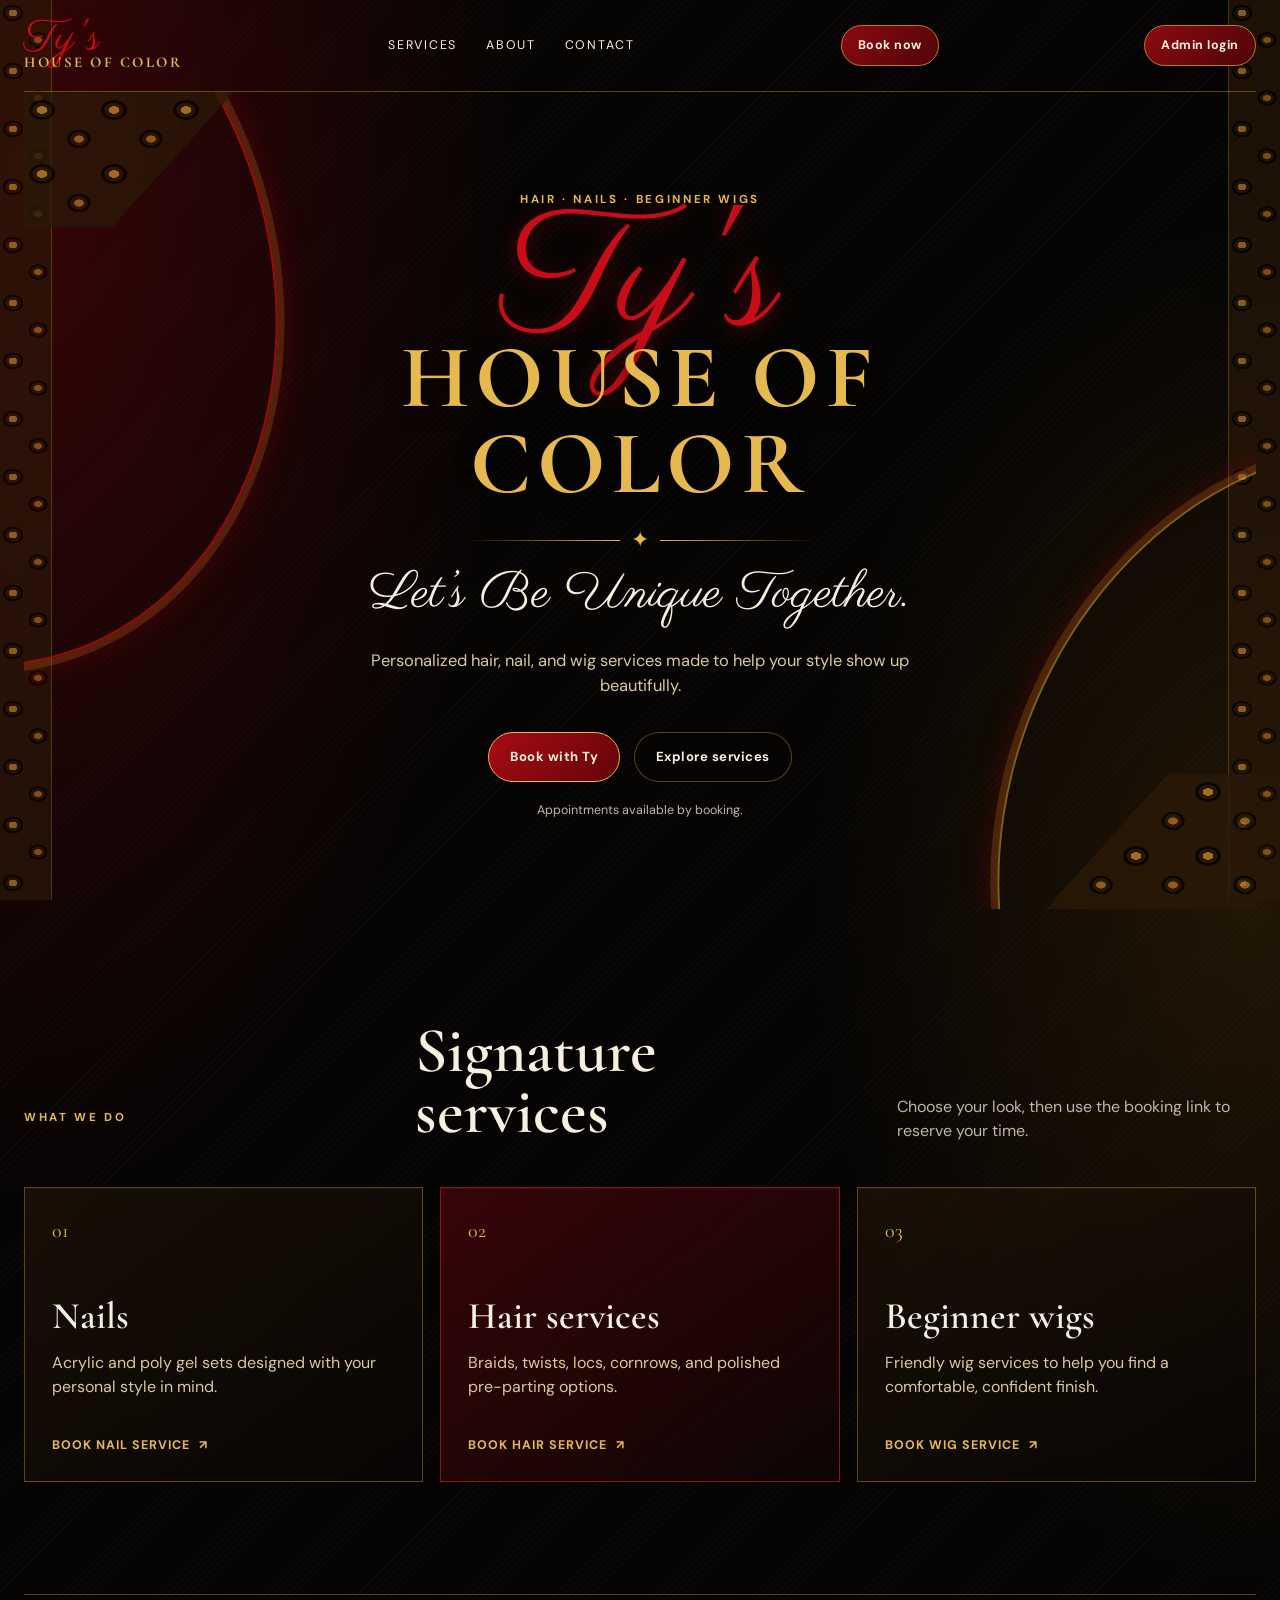
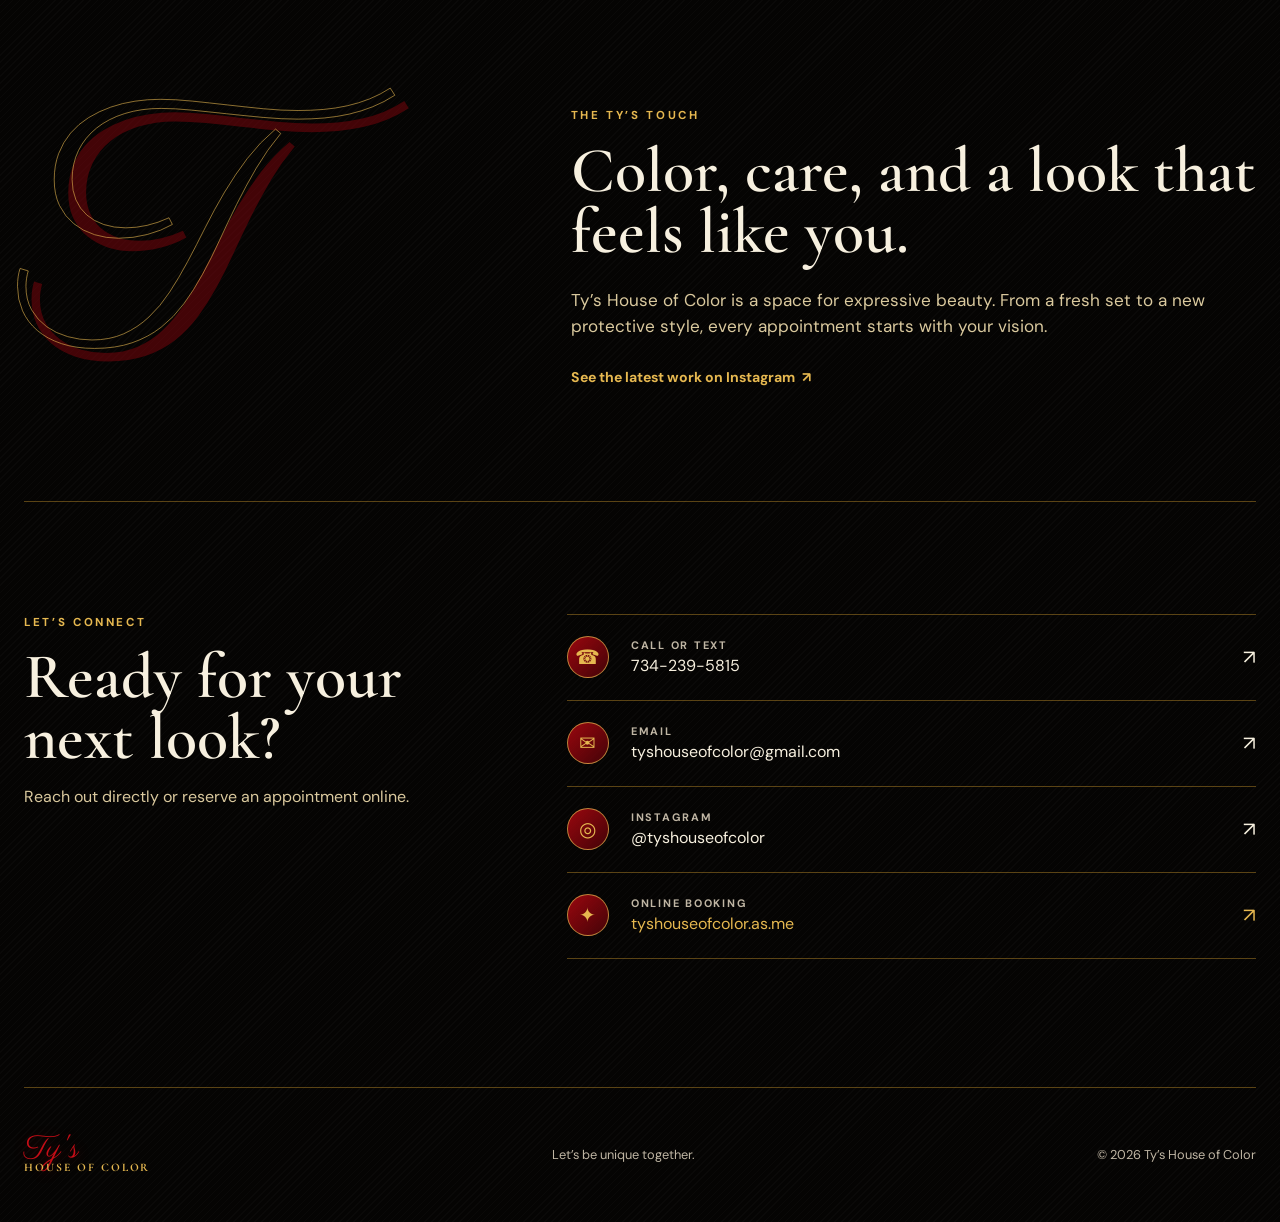
==== commit 8afcc763: "Add secure admin calendar link" ====
--- a/index.html
+++ b/index.html
@@ -30,6 +30,7 @@
         <a href="#contact">Contact</a>
       </nav>
       <a class="header-book" href="booking.html">Book now</a>
+      <a class="header-book admin-login" href="booking-admin.html">Admin login</a>
     </header>
 
     <main id="main">
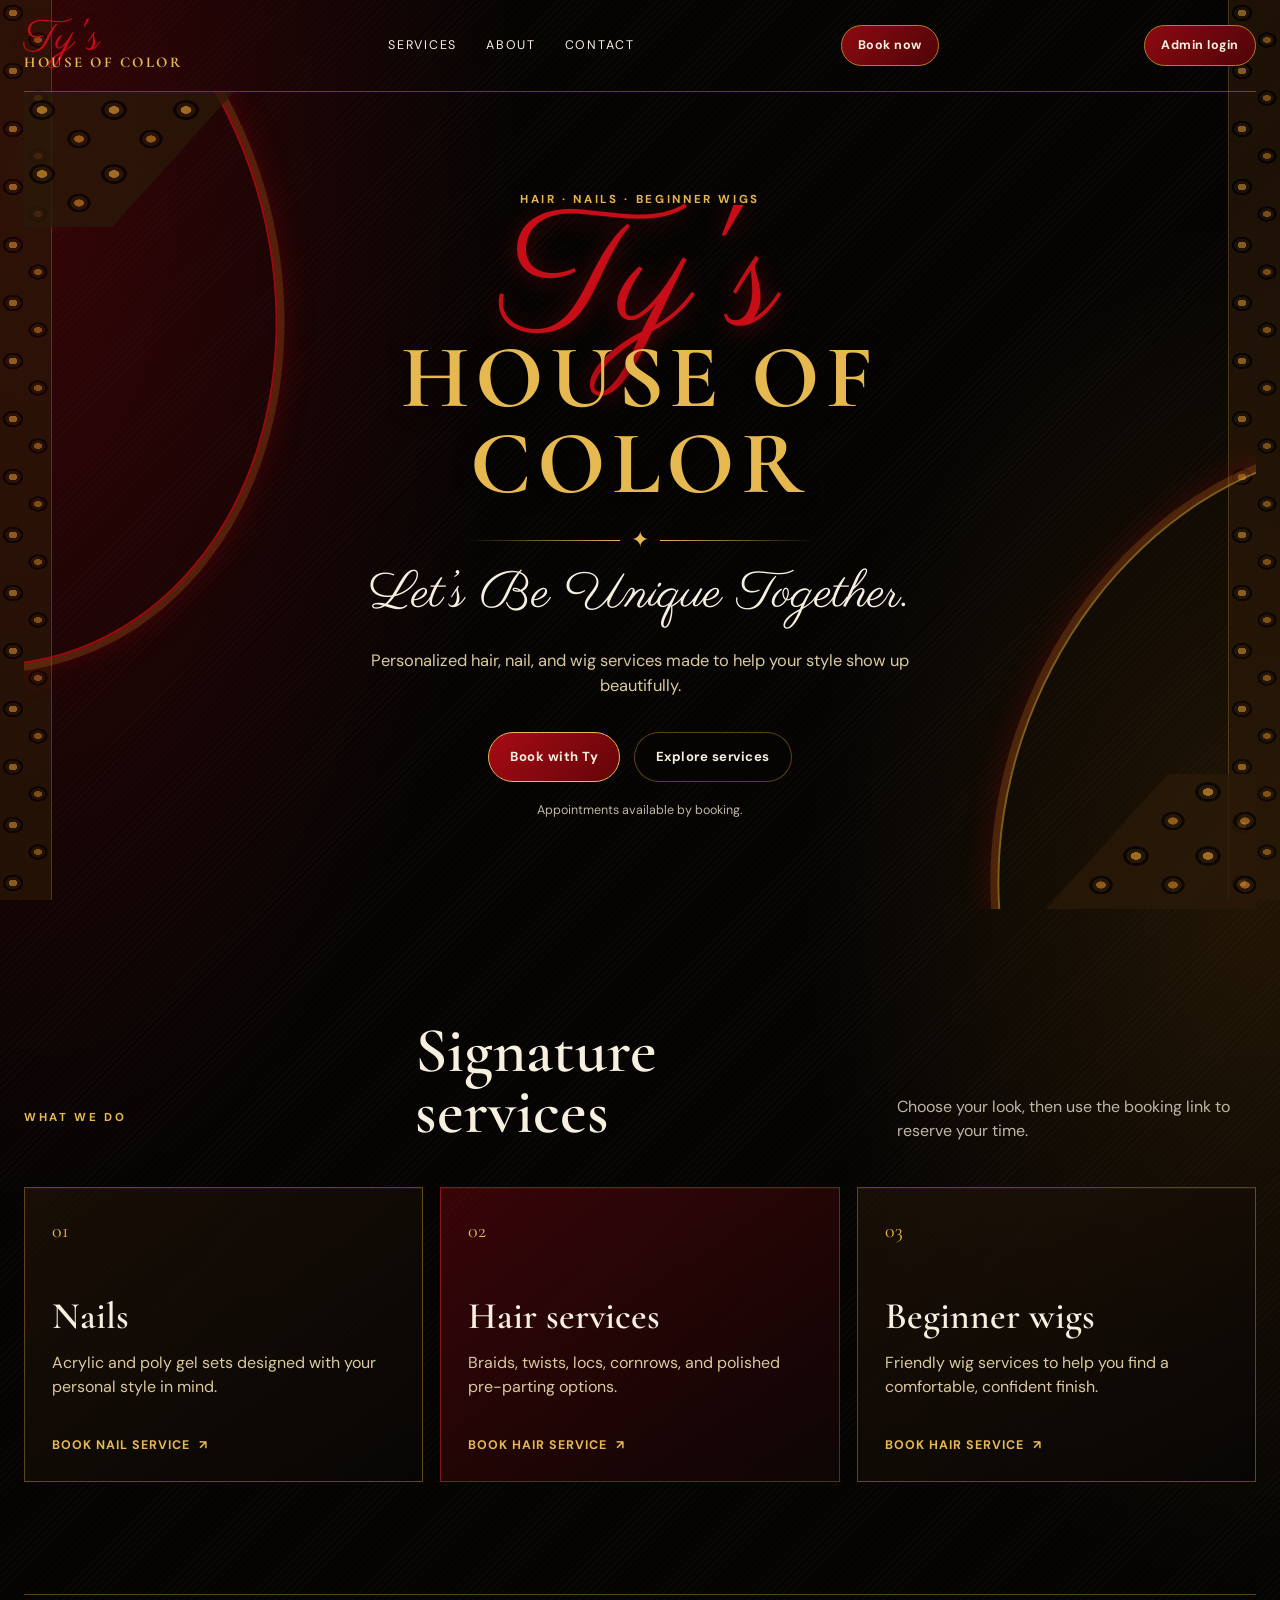
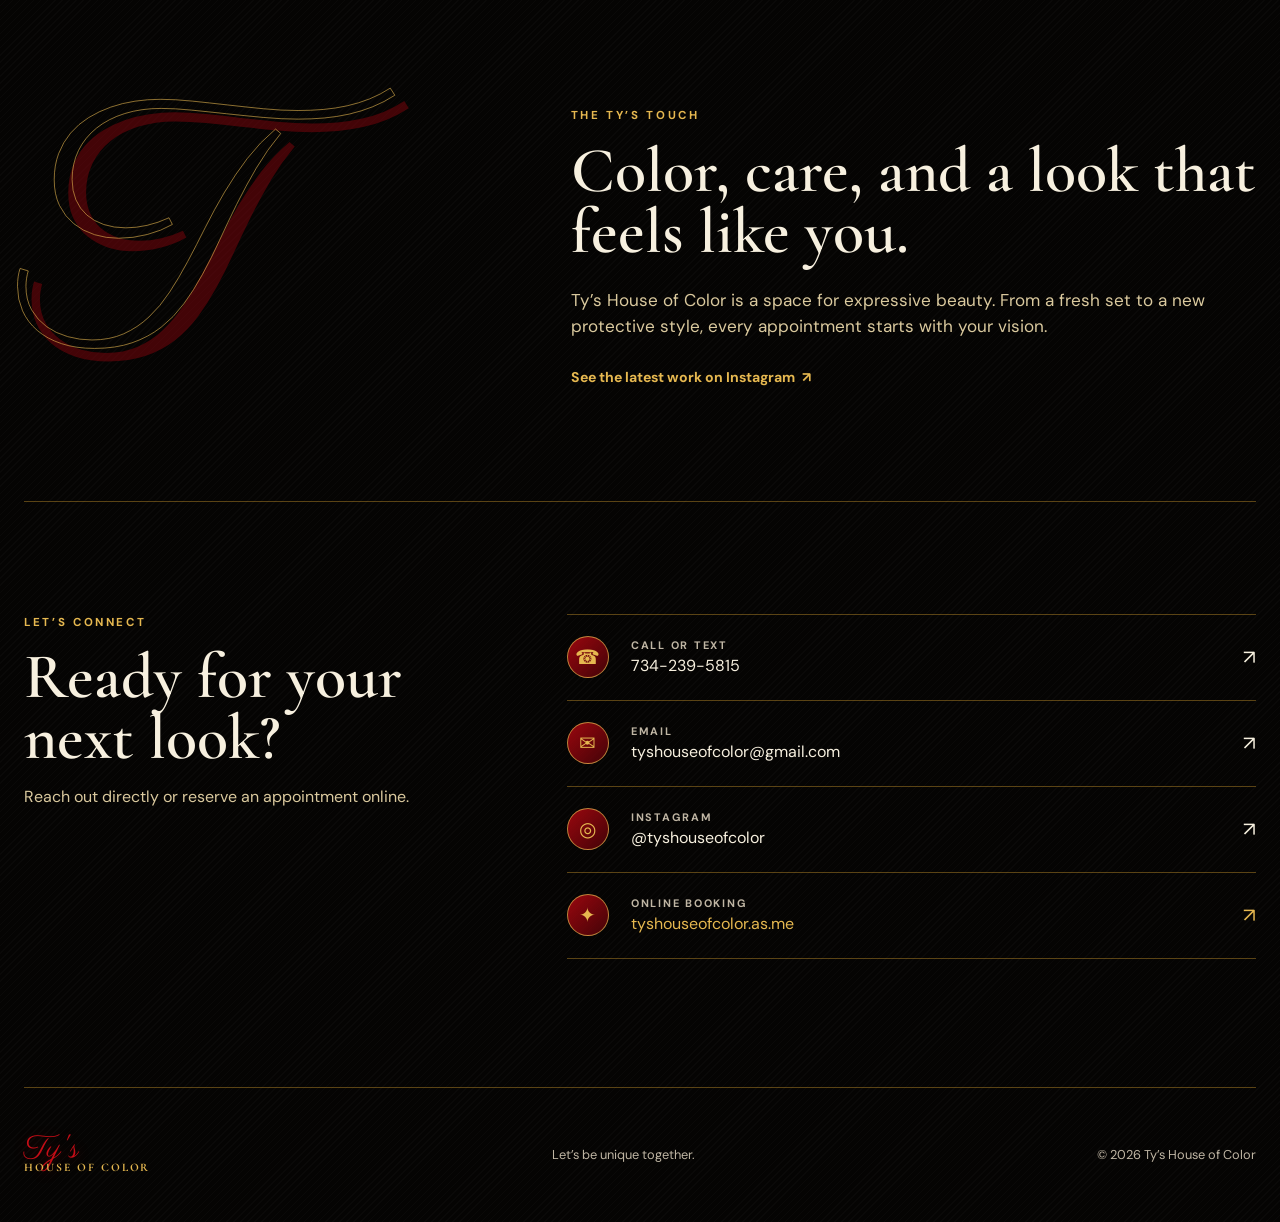
==== commit b94cd6dd: "Change booking links to direct to services section Updated booking links to point to specific sectio" ====
--- a/index.html
+++ b/index.html
@@ -29,7 +29,7 @@
         <a href="#about">About</a>
         <a href="#contact">Contact</a>
       </nav>
-      <a class="header-book" href="booking.html">Book now</a>
+      <a class="header-book" href="index.html#services">Book now</a>
       <a class="header-book admin-login" href="booking-admin.html">Admin login</a>
     </header>
 
@@ -47,7 +47,7 @@
             Personalized hair, nail, and wig services made to help your style show up beautifully.
           </p>
           <div class="hero-actions">
-            <a class="button button-primary" href="booking.html">Book with Ty</a>
+            <a class="button button-primary" href="index.html#services">Book with Ty</a>
             <a class="button button-secondary" href="#services">Explore services</a>
           </div>
           <p class="hero-note">Appointments available by booking.</p>
@@ -65,19 +65,19 @@
             <span class="service-number">01</span>
             <h3>Nails</h3>
             <p>Acrylic and poly gel sets designed with your personal style in mind.</p>
-            <a href="booking.html">Book nail service <span aria-hidden="true">↗</span></a>
+            <a href="booking-nails.html">Book nail service <span aria-hidden="true">↗</span></a>
           </article>
           <article class="service-card feature-card">
             <span class="service-number">02</span>
             <h3>Hair services</h3>
             <p>Braids, twists, locs, cornrows, and polished pre-parting options.</p>
-            <a href="booking.html">Book hair service <span aria-hidden="true">↗</span></a>
+            <a href="booking-hair.html">Book hair service <span aria-hidden="true">↗</span></a>
           </article>
           <article class="service-card">
             <span class="service-number">03</span>
             <h3>Beginner wigs</h3>
             <p>Friendly wig services to help you find a comfortable, confident finish.</p>
-            <a href="booking.html">Book wig service <span aria-hidden="true">↗</span></a>
+            <a href="booking-hair.html">Book hair service <span aria-hidden="true">↗</span></a>
           </article>
         </div>
       </section>
@@ -116,7 +116,7 @@
             <span><small>Instagram</small>@tyshouseofcolor</span>
             <b aria-hidden="true">↗</b>
           </a>
-          <a class="contact-row booking-row" href="booking.html">
+          <a class="contact-row booking-row" href="index.html#services">
             <span class="contact-icon" aria-hidden="true">✦</span>
             <span><small>Online booking</small>tyshouseofcolor.as.me</span>
             <b aria-hidden="true">↗</b>
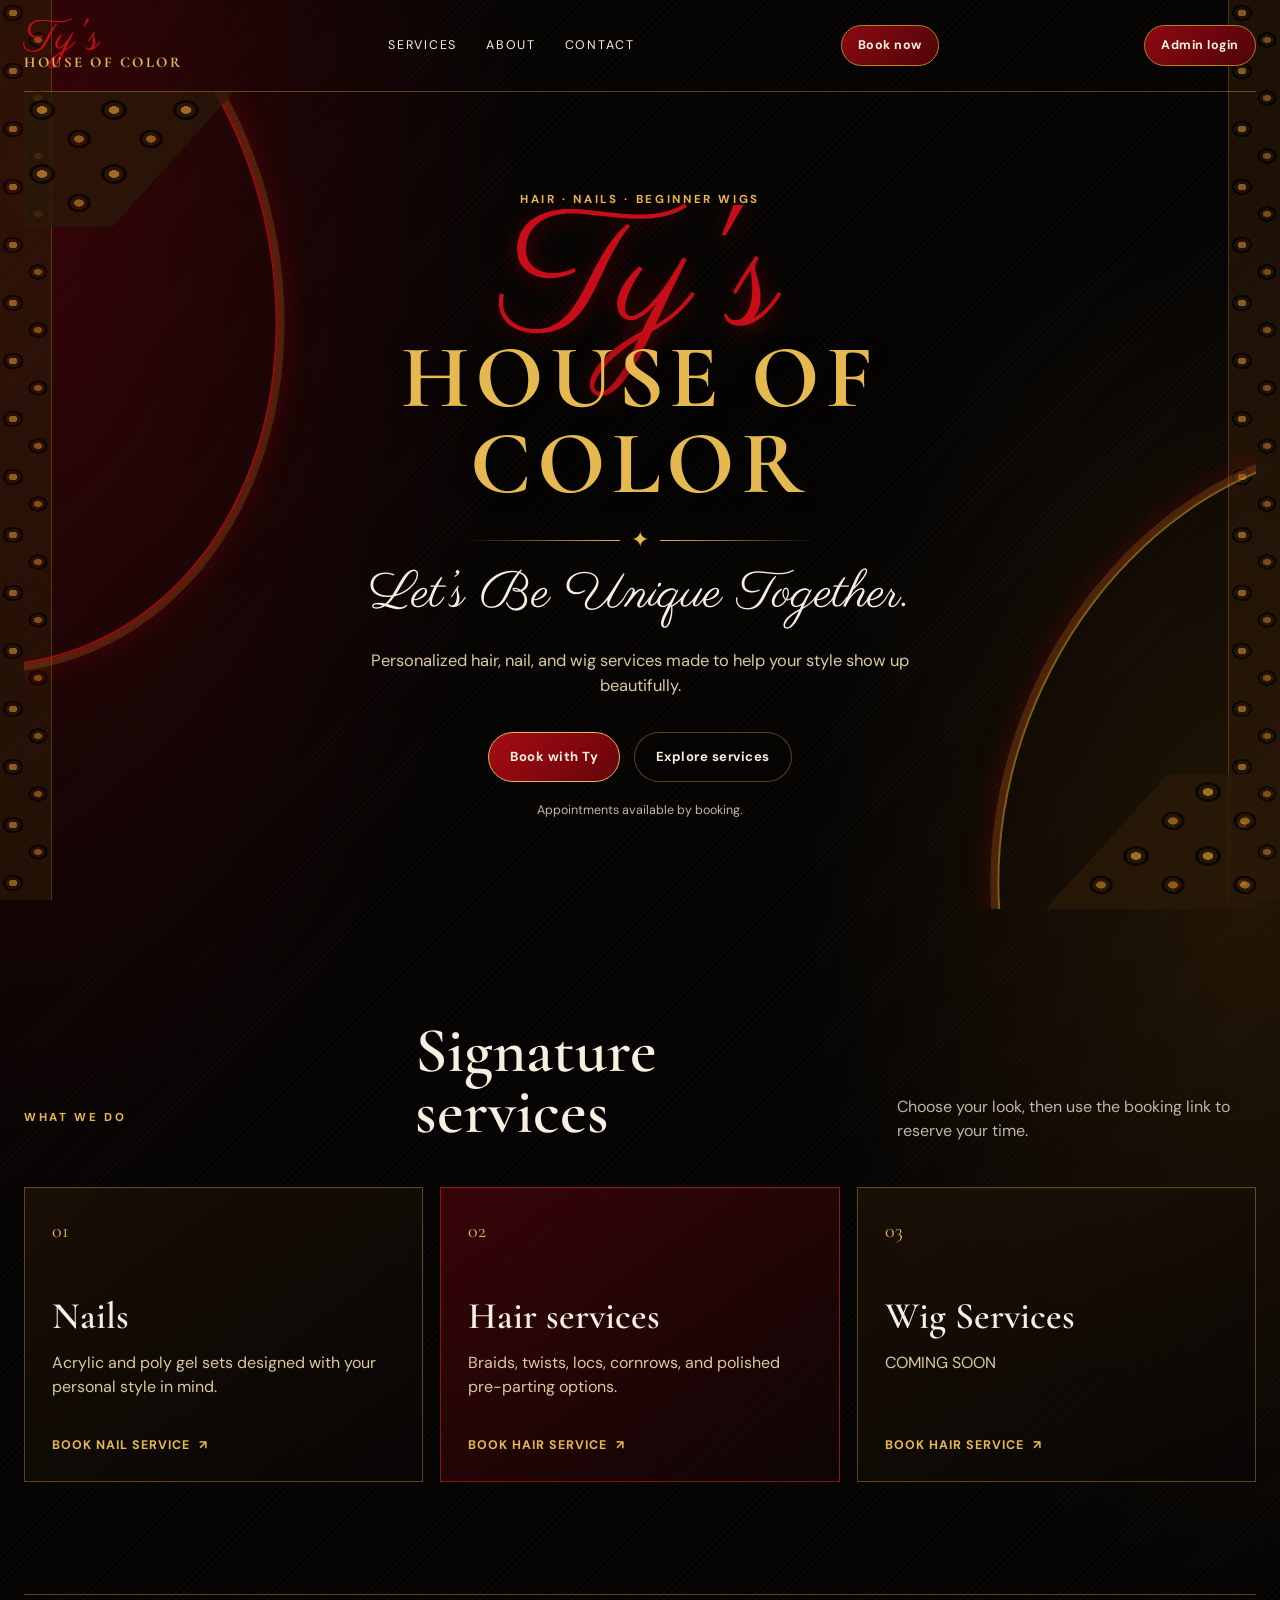
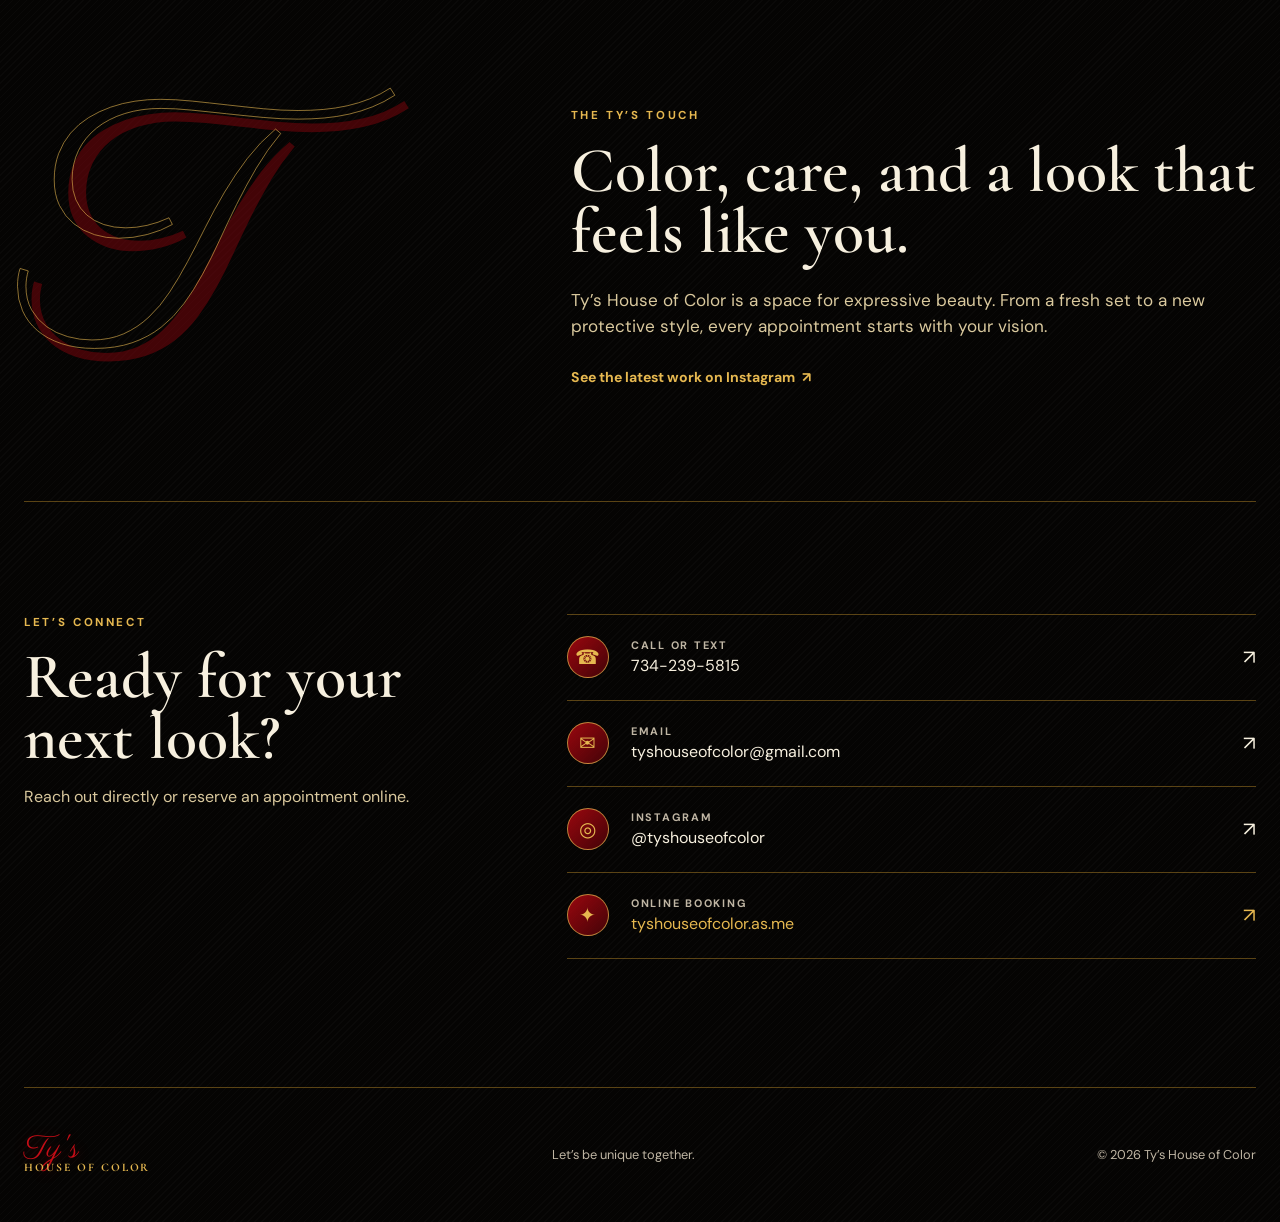
==== commit 2d1f2def: "Update service title and description for wigs" ====
--- a/index.html
+++ b/index.html
@@ -75,8 +75,8 @@
           </article>
           <article class="service-card">
             <span class="service-number">03</span>
-            <h3>Beginner wigs</h3>
-            <p>Friendly wig services to help you find a comfortable, confident finish.</p>
+            <h3>Wig Services</h3>
+            <p>COMING SOON</p>
             <a href="booking-hair.html">Book hair service <span aria-hidden="true">↗</span></a>
           </article>
         </div>
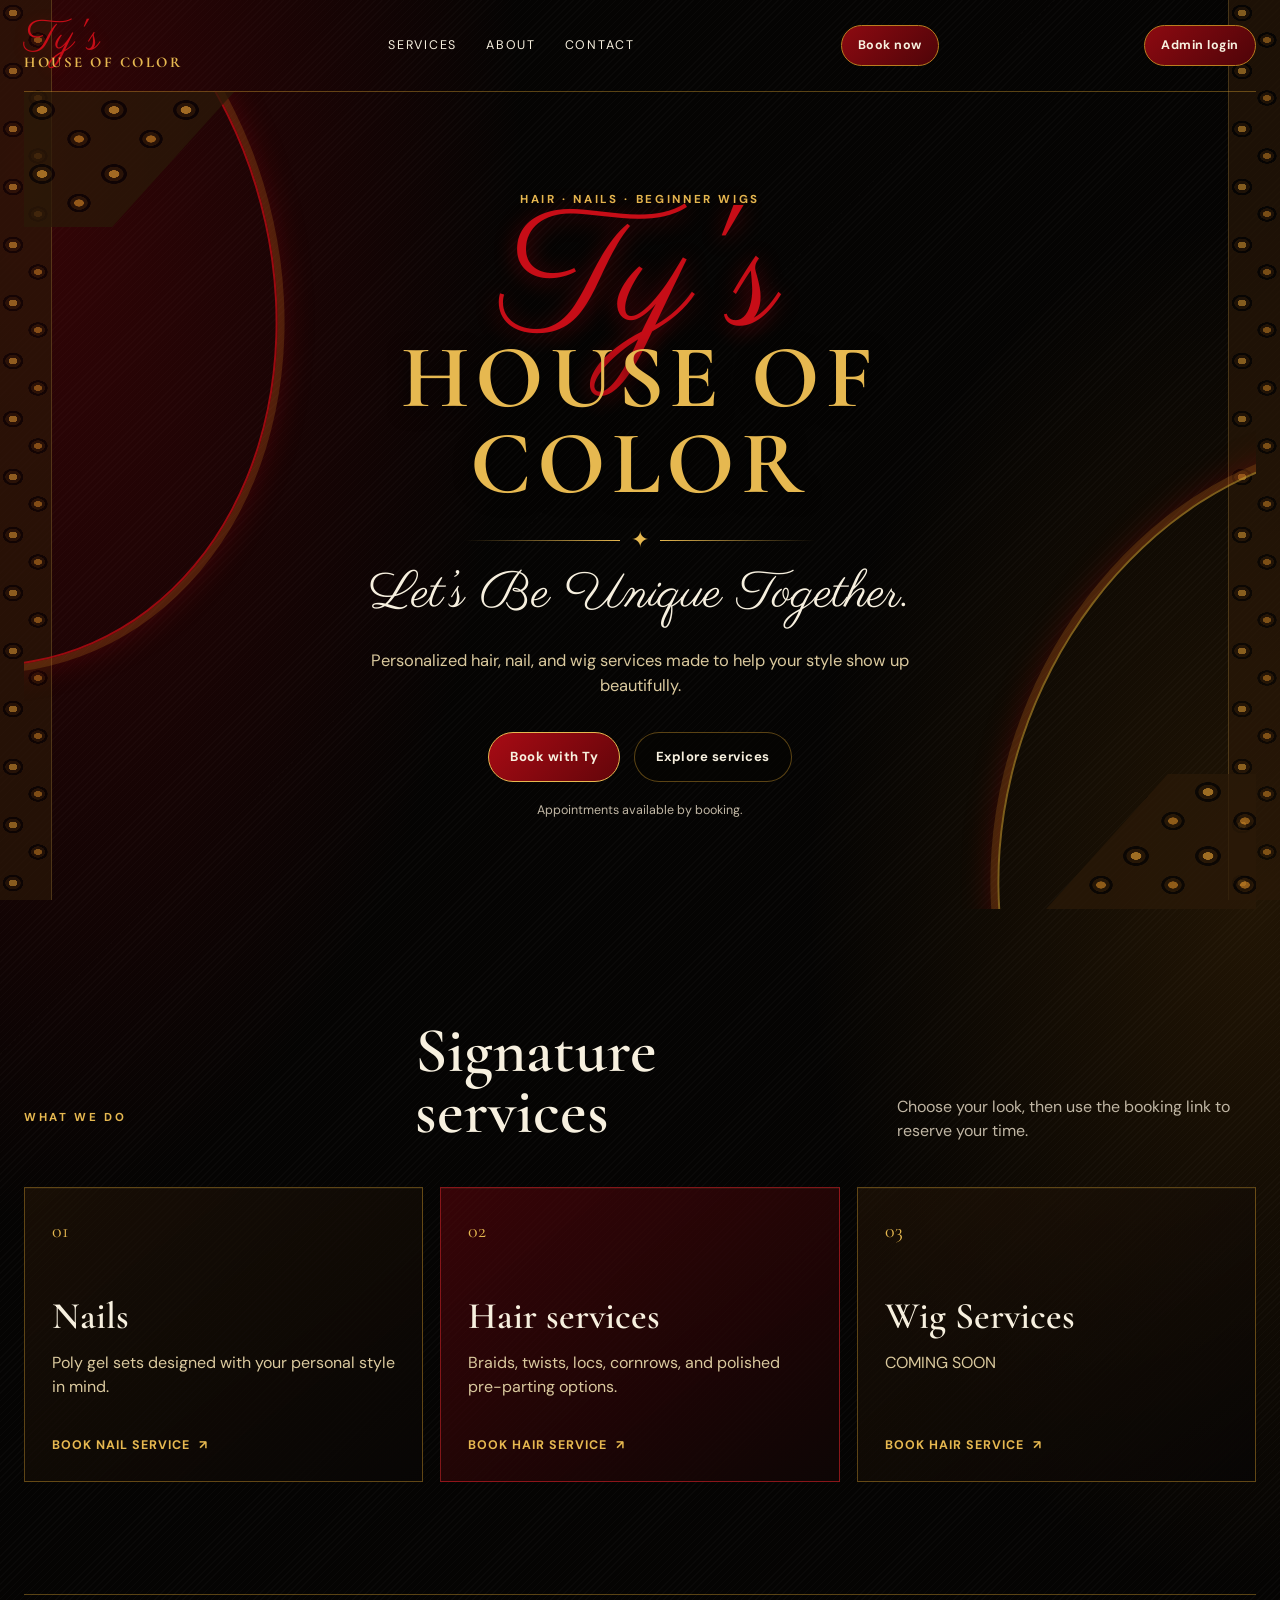
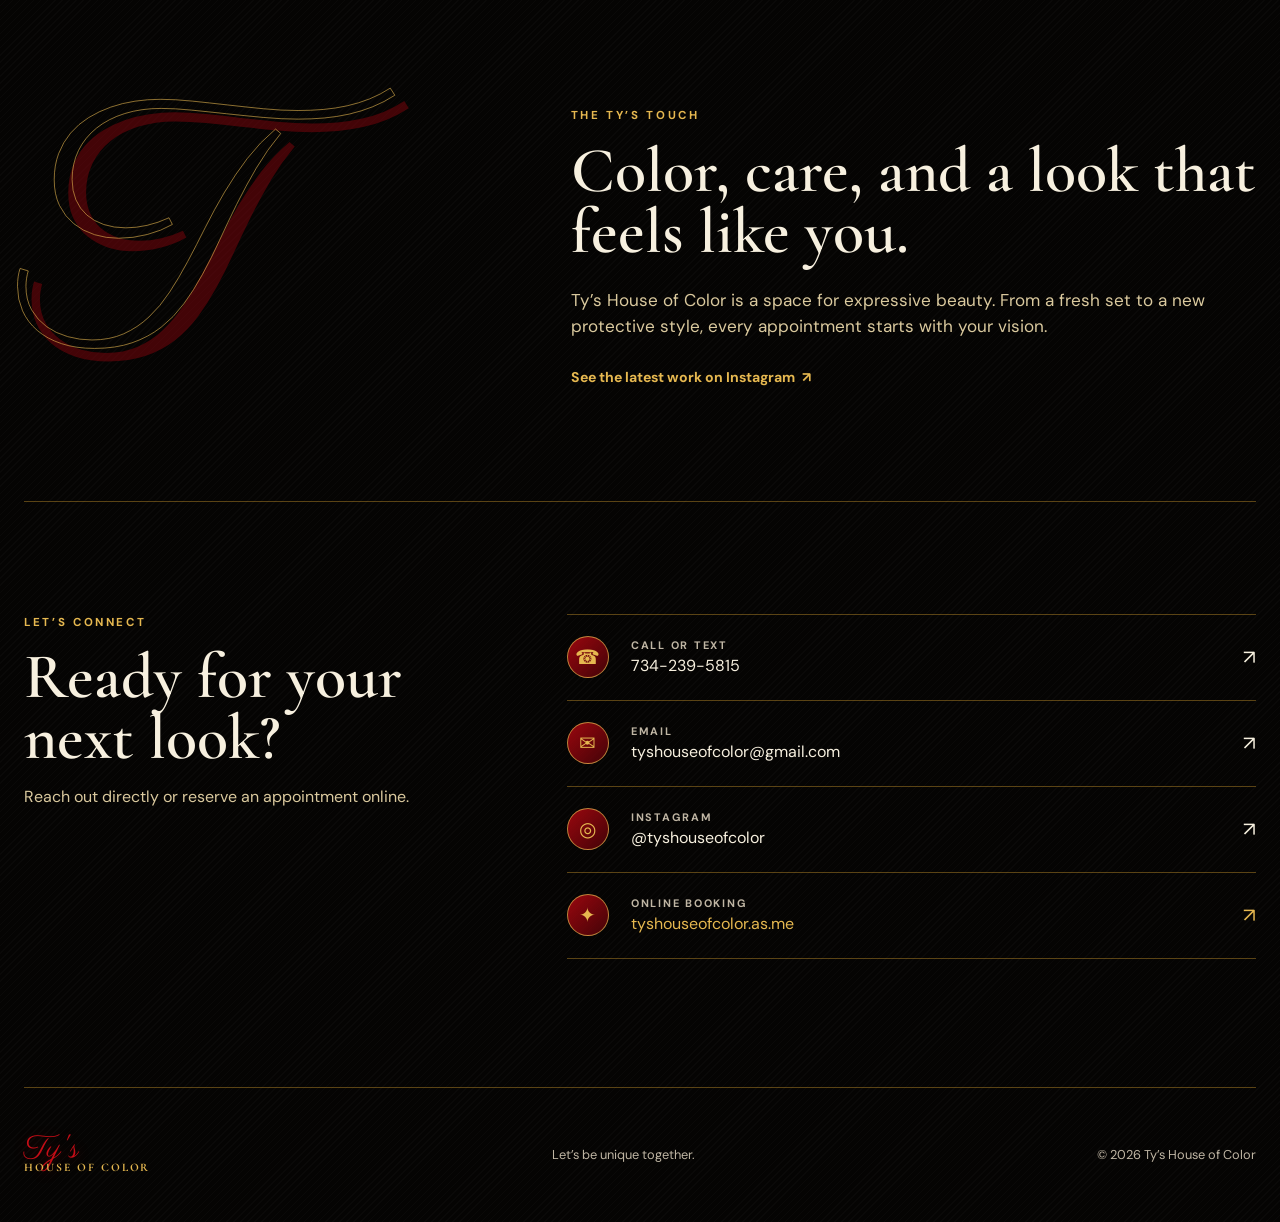
==== commit 7f488c4b: "Update description for nail service" ====
--- a/index.html
+++ b/index.html
@@ -64,7 +64,7 @@
           <article class="service-card">
             <span class="service-number">01</span>
             <h3>Nails</h3>
-            <p>Acrylic and poly gel sets designed with your personal style in mind.</p>
+            <p>Poly gel sets designed with your personal style in mind.</p>
             <a href="booking-nails.html">Book nail service <span aria-hidden="true">↗</span></a>
           </article>
           <article class="service-card feature-card">
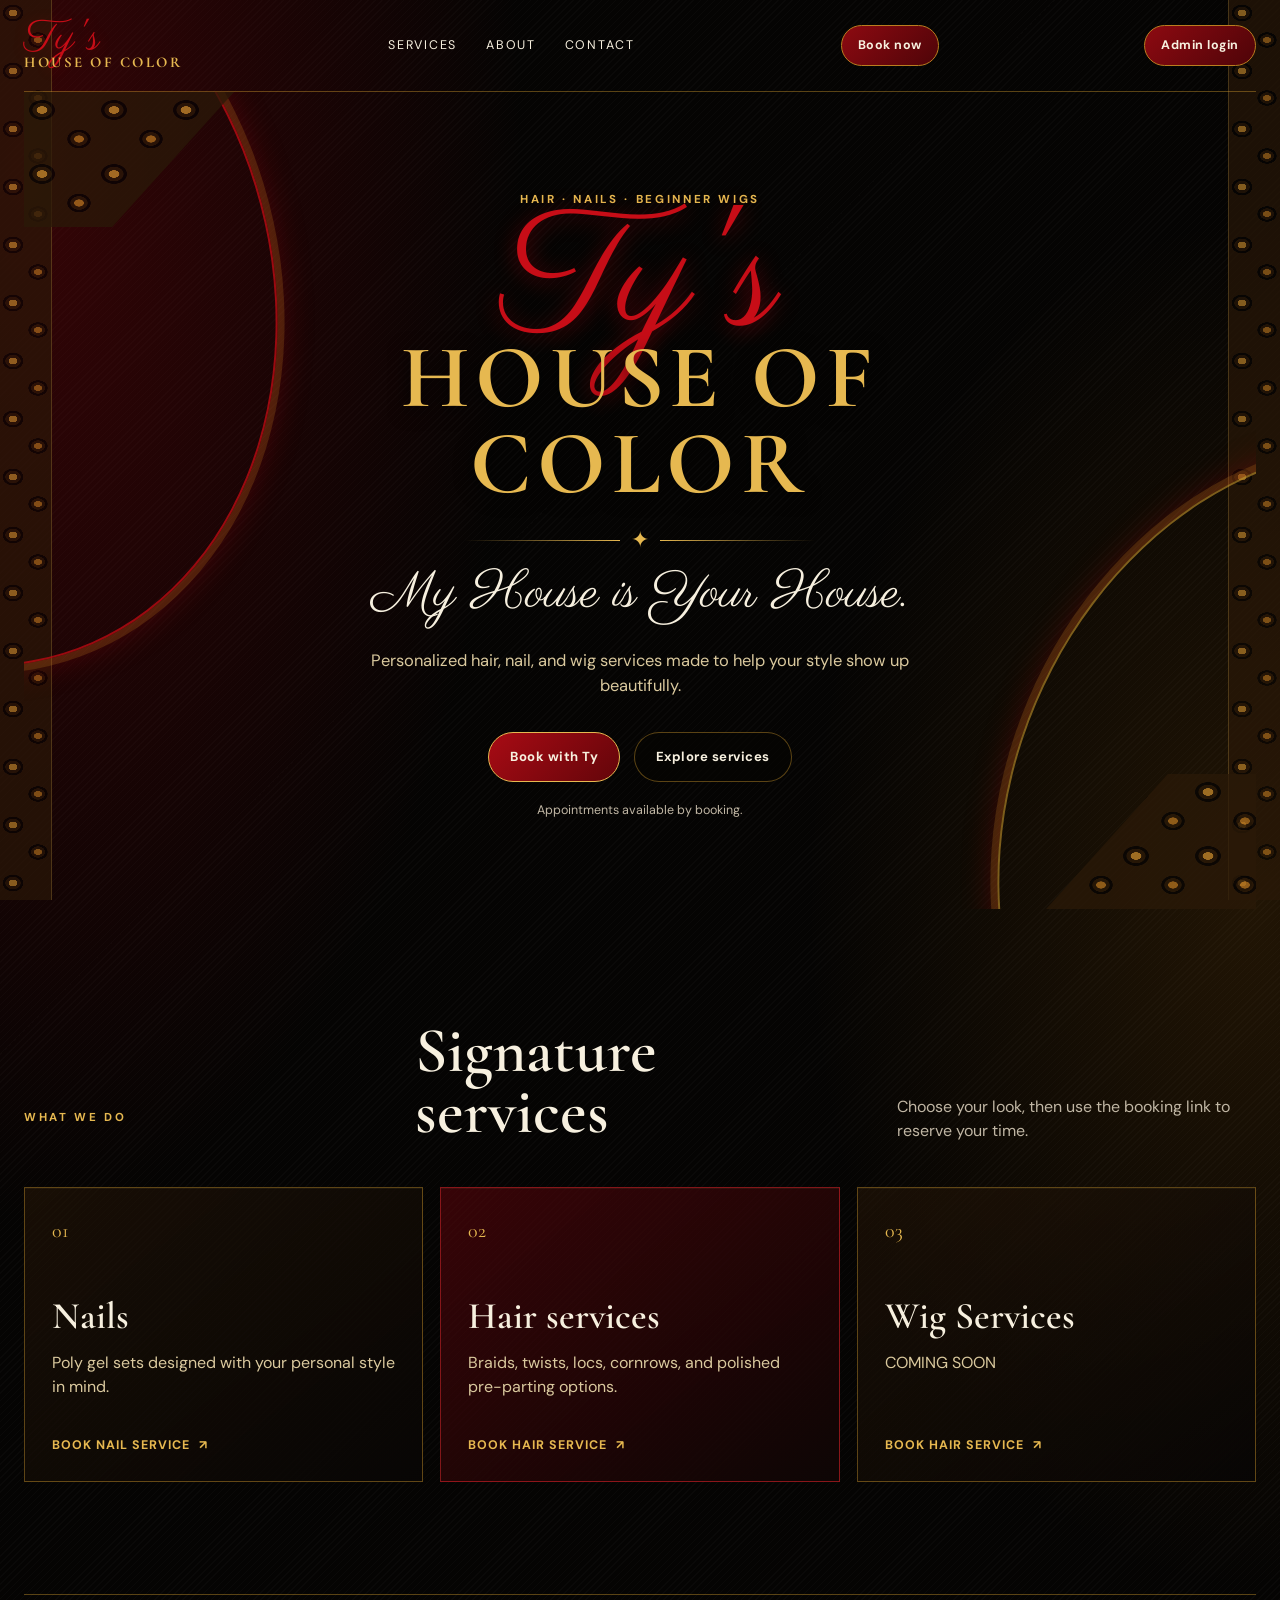
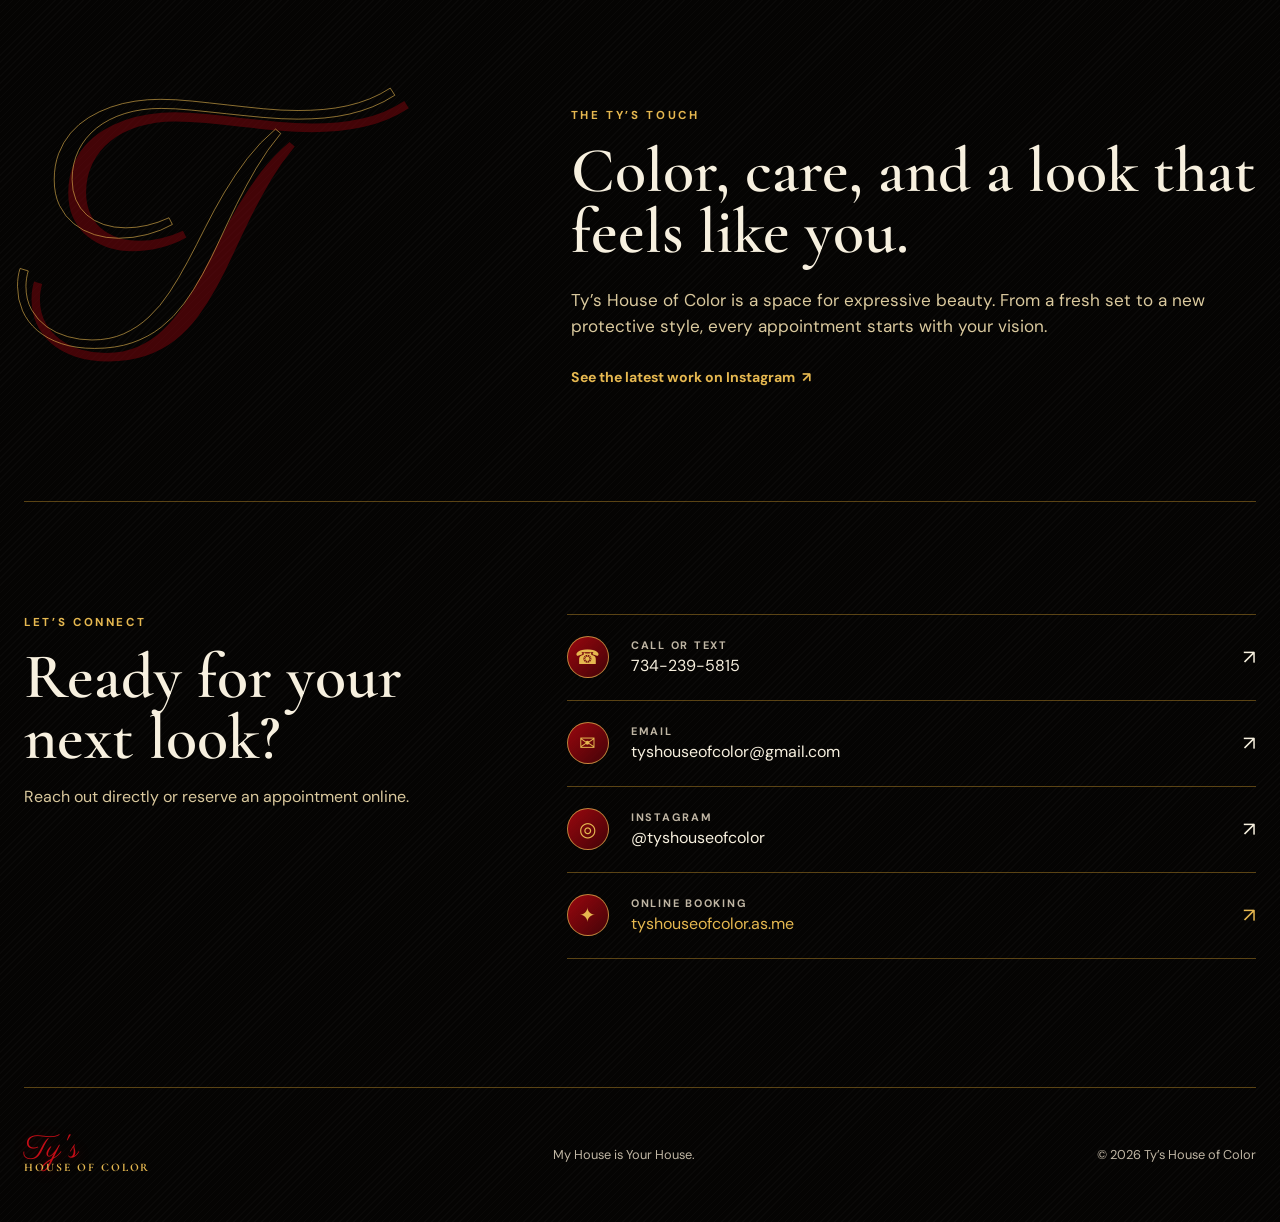
==== commit 9f260283: "Update title and tagline to 'My House is Your House'" ====
--- a/index.html
+++ b/index.html
@@ -7,7 +7,7 @@
       name="description"
       content="Ty's House of Color offers hair, nail, and beginner wig services."
     />
-    <title>Ty's House of Color | Let's Be Unique Together</title>
+    <title>Ty's House of Color | My House is Your House</title>
     <link rel="preconnect" href="https://fonts.googleapis.com" />
     <link rel="preconnect" href="https://fonts.gstatic.com" crossorigin />
     <link
@@ -42,7 +42,7 @@
           <p class="hero-script">Ty's</p>
           <h1>House of Color</h1>
           <span class="hero-divider" aria-hidden="true">✦</span>
-          <p class="hero-tagline">Let’s Be Unique Together.</p>
+          <p class="hero-tagline">My House is Your House.</p>
           <p class="hero-text">
             Personalized hair, nail, and wig services made to help your style show up beautifully.
           </p>
@@ -130,7 +130,7 @@
         <span class="brand-script">Ty's</span>
         <span class="brand-name">House of Color</span>
       </a>
-      <p>Let’s be unique together.</p>
+      <p>My House is Your House.</p>
       <p>© <span id="year"></span> Ty’s House of Color</p>
     </footer>
 
